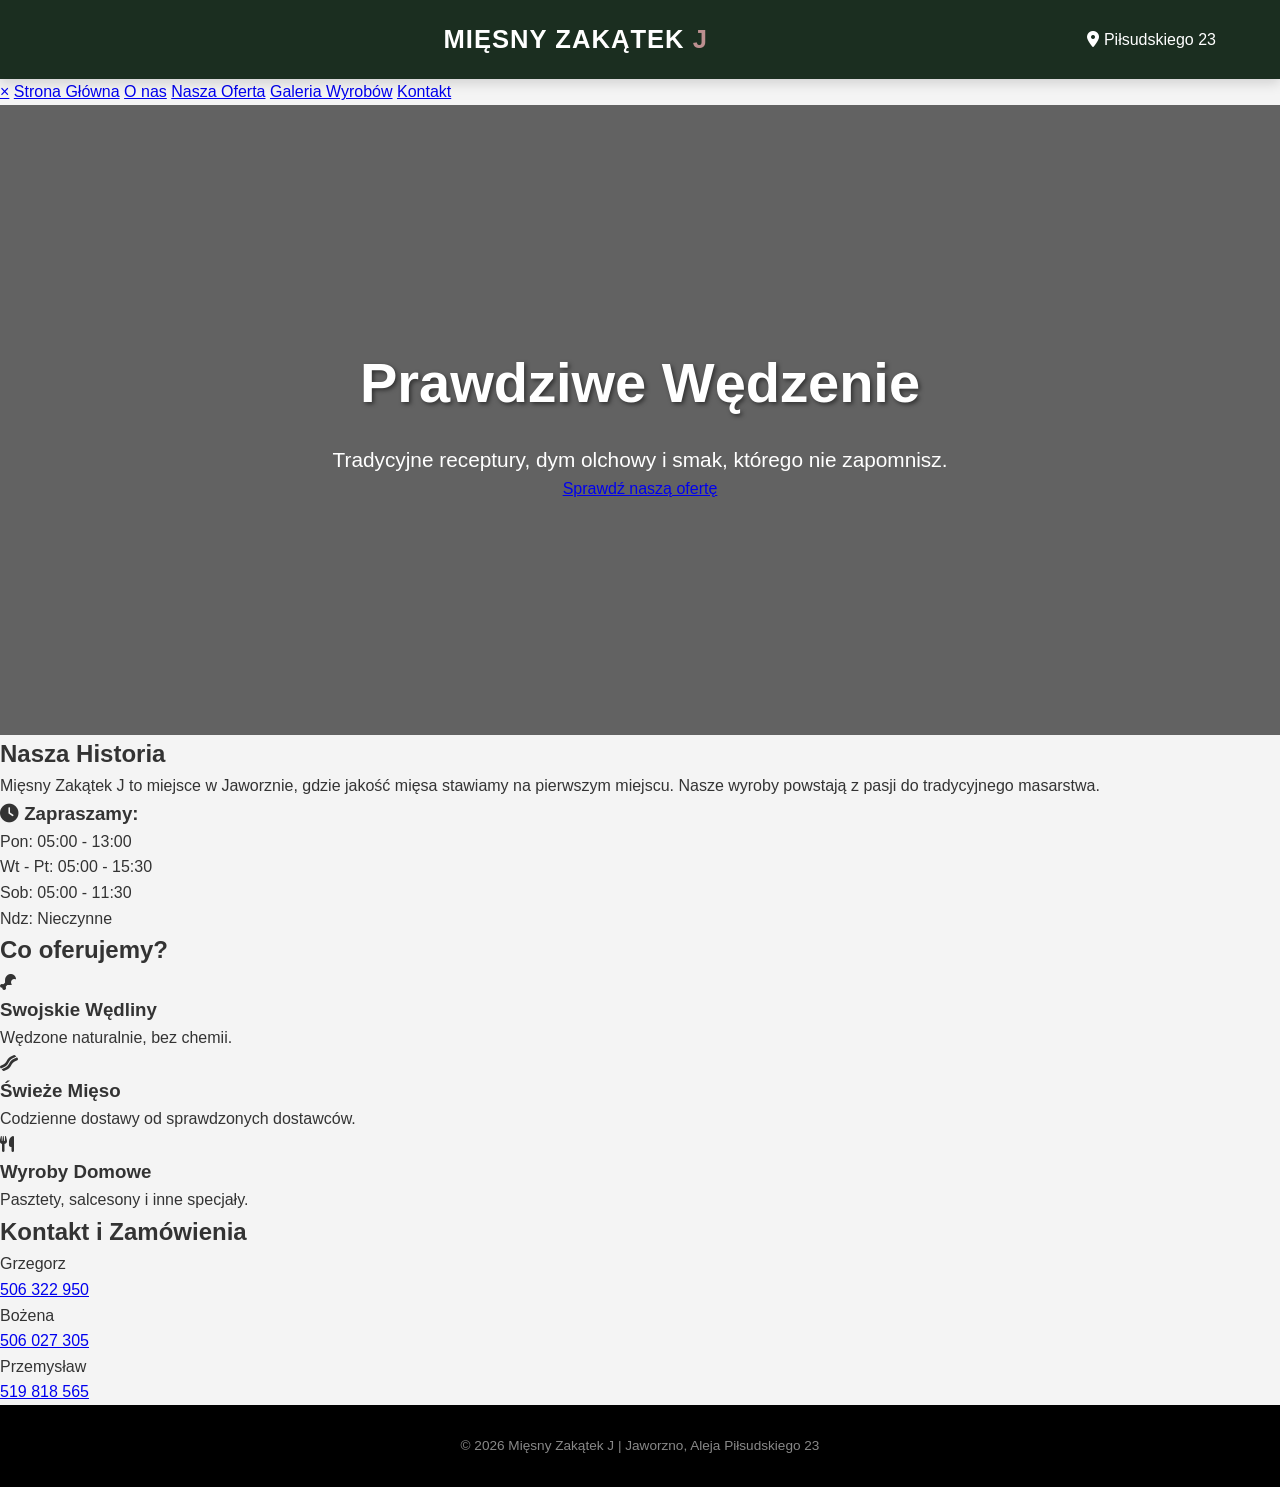
==== index.html @ 8773e2c5 "Update index.html" ====
<!DOCTYPE html>
<html lang="pl">
<head>
    <meta charset="UTF-8">
    <meta name="viewport" content="width=device-width, initial-scale=1.0">
    <title>Mięsny Zakątek J | Jaworzno - Tradycja i Smak</title>
    <link rel="stylesheet" href="style.css">
    <link rel="stylesheet" href="https://cdnjs.cloudflare.com/ajax/libs/font-awesome/6.0.0/css/all.min.css">
</head>
<body>

    <nav class="navbar">
        <div class="menu-toggle" onclick="toggleMenu()">
            <span></span>
            <span></span>
            <span></span>
        </div>
        <div class="logo">MIĘSNY ZAKĄTEK <span>J</span></div>
        <div class="nav-address"><i class="fas fa-map-marker-alt"></i> Piłsudskiego 23</div>
    </nav>

    <div id="side-menu" class="side-nav">
        <a href="javascript:void(0)" class="close-btn" onclick="toggleMenu()">&times;</a>
        <a href="#home" onclick="toggleMenu()">Strona Główna</a>
        <a href="#o-nas" onclick="toggleMenu()">O nas</a>
        <a href="#oferta" onclick="toggleMenu()">Nasza Oferta</a>
        <a href="#galeria" onclick="toggleMenu()">Galeria Wyrobów</a>
        <a href="#kontakt" onclick="toggleMenu()">Kontakt</a>
    </div>

    <header id="home" class="hero">
        <div class="hero-text">
            <h1>Prawdziwe Wędzenie</h1>
            <p>Tradycyjne receptury, dym olchowy i smak, którego nie zapomnisz.</p>
            <a href="#oferta" class="cta-button">Sprawdź naszą ofertę</a>
        </div>
    </header>

    <section id="o-nas" class="section">
        <h2 class="title">Nasza Historia</h2>
        <div class="about-container">
            <div class="about-card">
                <p>Mięsny Zakątek J to miejsce w Jaworznie, gdzie jakość mięsa stawiamy na pierwszym miejscu. Nasze wyroby powstają z pasji do tradycyjnego masarstwa.</p>
            </div>
            <div class="hours-card">
                <h3><i class="fas fa-clock"></i> Zapraszamy:</h3>
                <p>Pon: 05:00 - 13:00</p>
                <p>Wt - Pt: 05:00 - 15:30</p>
                <p>Sob: 05:00 - 11:30</p>
                <p class="red">Ndz: Nieczynne</p>
            </div>
        </div>
    </section>

    <section id="oferta" class="section dark-bg">
        <h2 class="title white">Co oferujemy?</h2>
        <div class="grid">
            <div class="card">
                <i class="fas fa-drumstick-bite"></i>
                <h3>Swojskie Wędliny</h3>
                <p>Wędzone naturalnie, bez chemii.</p>
            </div>
            <div class="card">
                <i class="fas fa-bacon"></i>
                <h3>Świeże Mięso</h3>
                <p>Codzienne dostawy od sprawdzonych dostawców.</p>
            </div>
            <div class="card">
                <i class="fas fa-utensils"></i>
                <h3>Wyroby Domowe</h3>
                <p>Pasztety, salcesony i inne specjały.</p>
            </div>
        </div>
    </section>

    <section id="kontakt" class="section">
        <h2 class="title">Kontakt i Zamówienia</h2>
        <div class="contact-grid">
            <div class="contact-box">
                <p>Grzegorz</p>
                <a href="tel:+48506322950">506 322 950</a>
            </div>
            <div class="contact-box">
                <p>Bożena</p>
                <a href="tel:+48506027305">506 027 305</a>
            </div>
            <div class="contact-box">
                <p>Przemysław</p>
                <a href="tel:+48519818565">519 818 565</a>
            </div>
        </div>
    </section>

    <footer>
        <p>© 2026 Mięsny Zakątek J | Jaworzno, Aleja Piłsudskiego 23</p>
    </footer>

    <script>
        function toggleMenu() {
            const menu = document.getElementById("side-menu");
            if (menu.style.width === "250px") {
                menu.style.width = "0";
            } else {
                menu.style.width = "250px";
            }
        }
    </script>
</body>
</html>
---- style.css ----
/* Główne zmienne kolorów */
:root {
    --dark-green: #1b2e20;
    --wood-brown: #bc8f8f;
    --light-beige: #f5f5dc;
    --accent-red: #8b0000;
    --text-white: #ffffff;
    --bg-gray: #f4f4f4;
}

* { 
    margin: 0; 
    padding: 0; 
    box-sizing: border-box; 
    font-family: 'Helvetica Neue', Helvetica, Arial, sans-serif; 
}

body { 
    background-color: var(--bg-gray); 
    color: #333; 
    line-height: 1.6; 
}

/* Nawigacja */
nav { 
    background: var(--dark-green); 
    color: white; 
    padding: 1.2rem 5%; 
    display: flex; 
    justify-content: space-between; 
    align-items: center; 
    position: sticky; 
    top: 0; 
    z-index: 1000; 
    box-shadow: 0 4px 12px rgba(0,0,0,0.15); 
}

.logo { 
    font-size: 1.6rem; 
    font-weight: 800; 
    letter-spacing: 1px;
}

.logo span { 
    color: var(--wood-brown); 
}

/* Hero Section - Nagłówek wizualny */
.hero { 
    background: linear-gradient(rgba(0,0,0,0.6), rgba(0,0,0,0.6)), 
                url('https://images.unsplash.com/photo-1602491453631-e2a5ad90a131?q=80&w=1500&auto=format&fit=crop');
    background-size: cover; 
    background-position: center; 
    height: 70vh; 
    display: flex; 
    flex-direction: column; 
    justify-content: center; 
    align-items: center; 
    text-align: center; 
    color: white; 
    padding: 20px;
}

.hero h1 { 
    font-size: 3.5rem; 
    margin-bottom: 15px; 
    text-shadow: 2px 2px 4px rgba(0,0,0,0.5);
}

.hero p { 
    font-size: 1.3rem; 
    max-width: 700px; 
    font-weight: 300;
}

/* Sekcja Informacyjna */
.container {
    max-width: 1200px;
    margin: -50px auto 50px;
    padding: 0 20px;
    display: grid;
    grid-template-columns: repeat(auto-fit, minmax(350px, 1fr));
    gap: 30px;
}

.info-card { 
    background: white; 
    padding: 40px; 
    border-radius: 12px; 
    box-shadow: 0 10px 30px rgba(0,0,0,0.1);
    transition: transform 0.3s ease;
}

.info-card:hover {
    transform: translateY(-5px);
}

.info-card h3 { 
    color: var(--dark-green); 
    margin-bottom: 25px; 
    font-size: 1.5rem;
    border-bottom: 2px solid var(--wood-brown);
    padding-bottom: 10px;
}

/* Tabela godzin */
table { width: 100%; border-collapse: collapse; }
td { padding: 12px 0; border-bottom: 1px solid #eee; }
.closed { color: var(--accent-red); font-weight: bold; }

/* Kontakt */
.contact { 
    padding: 80px 5%; 
    background: var(--dark-green); 
    color: white; 
    text-align: center; 
}

.phone-list { 
    display: flex; 
    flex-wrap: wrap; 
    justify-content: center; 
    gap: 20px; 
    margin-top: 40px; 
}

.phone-item { 
    background: rgba(255,255,255,0.05); 
    padding: 25px; 
    border-radius: 10px; 
    border: 1px solid rgba(188, 143, 143, 0.3);
    min-width: 250px; 
}

.phone-item p { margin-bottom: 10px; opacity: 0.8; text-transform: uppercase; font-size: 0.8rem; }

.phone-item a { 
    color: var(--wood-brown); 
    text-decoration: none; 
    font-weight: bold; 
    font-size: 1.4rem; 
    transition: color 0.3s;
}

.phone-item a:hover { color: white; }

/* Mapa */
.map-container { height: 450px; width: 100%; filter: grayscale(0.2); }

footer { 
    background: #000; 
    color: #888; 
    text-align: center; 
    padding: 30px; 
    font-size: 0.85rem; 
}

/* Responsywność */
@media (max-width: 768px) {
    .hero h1 { font-size: 2.2rem; }
    nav { flex-direction: column; text-align: center; padding: 1rem; }
    .container { margin-top: 20px; }
}
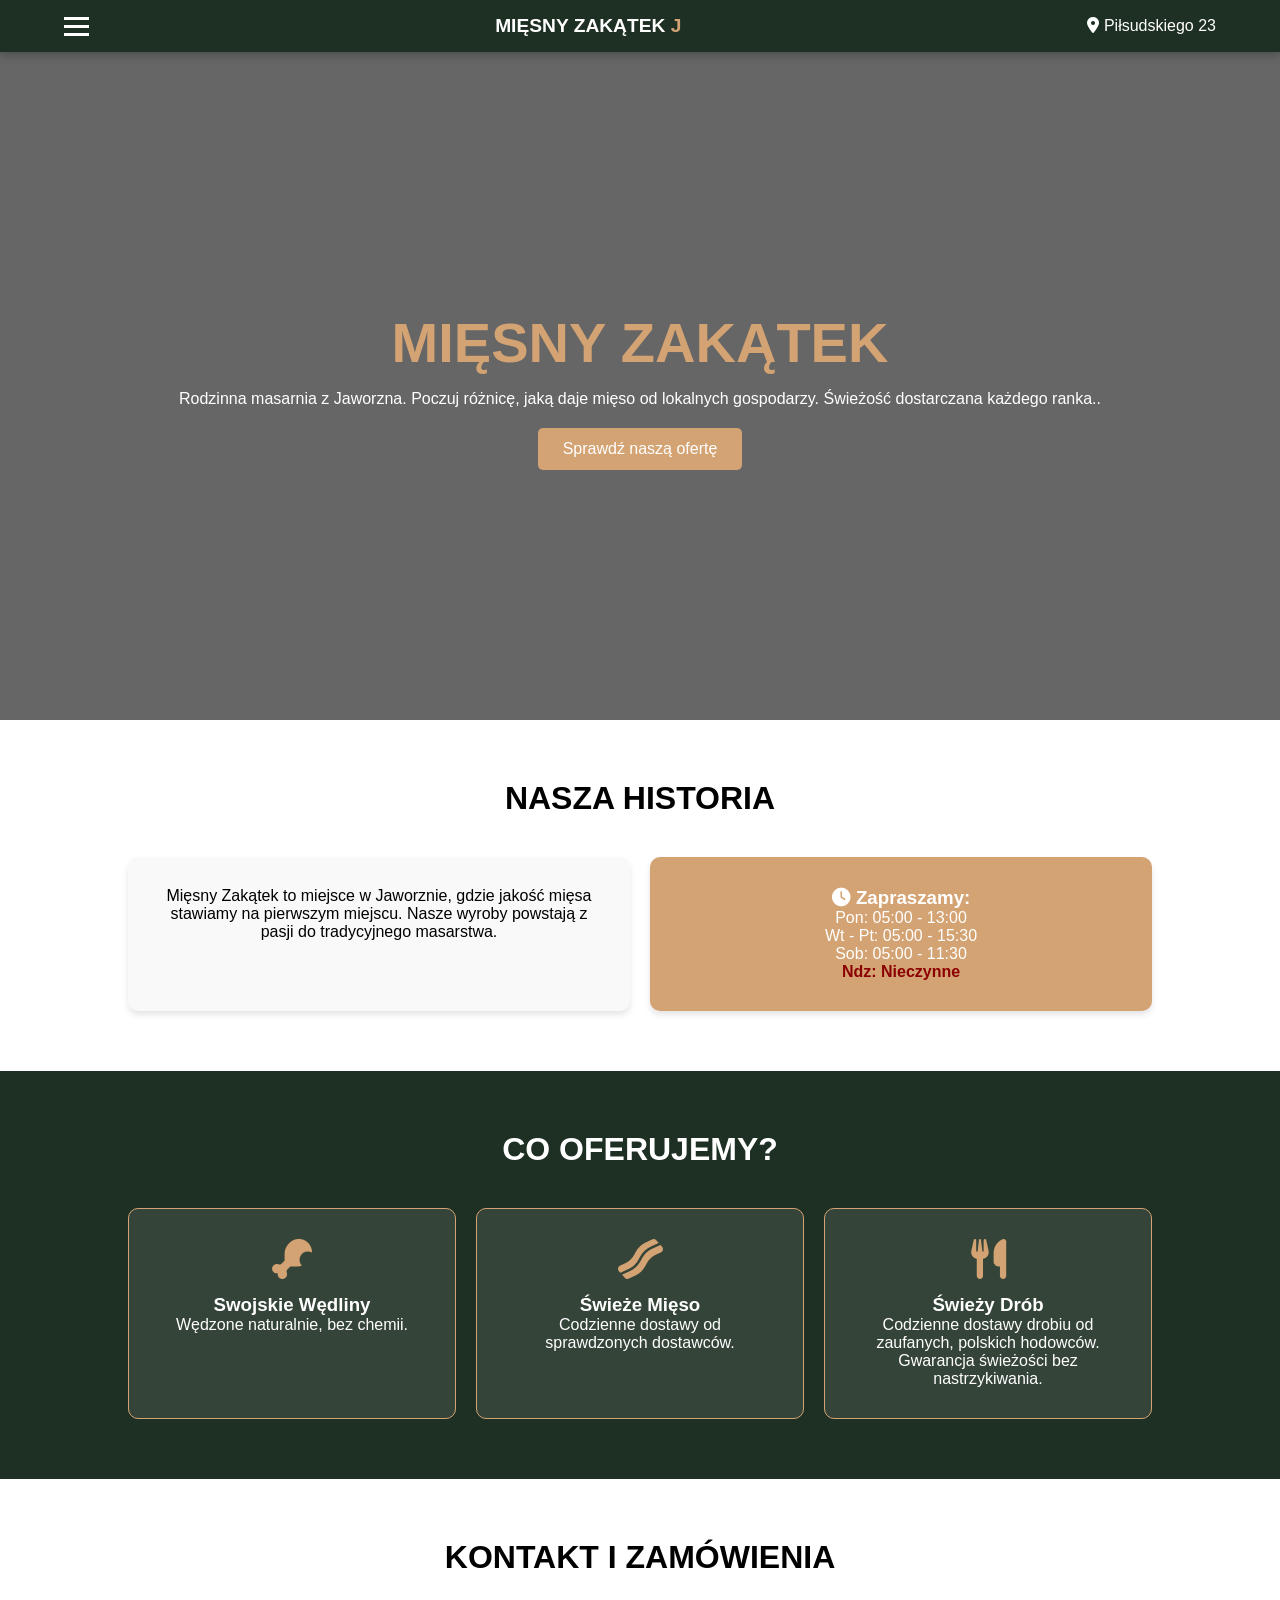
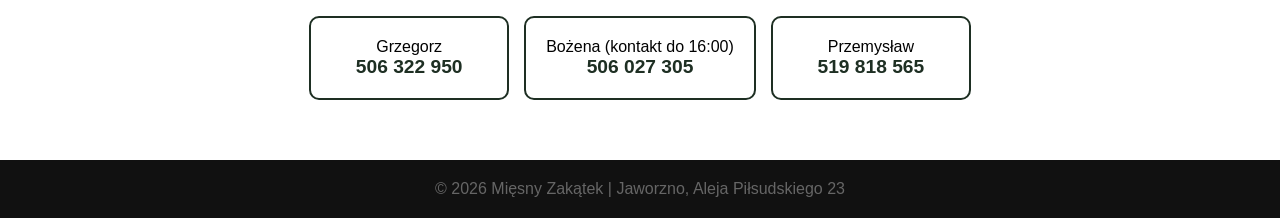
==== commit e338ace8: "Update index.html" ====
--- a/index.html
+++ b/index.html
@@ -3,7 +3,7 @@
 <head>
     <meta charset="UTF-8">
     <meta name="viewport" content="width=device-width, initial-scale=1.0">
-    <title>Mięsny Zakątek J | Jaworzno - Tradycja i Smak</title>
+    <title>Mięsny Zakątek  | Jaworzno - Tradycja i Smak</title>
     <link rel="stylesheet" href="style.css">
     <link rel="stylesheet" href="https://cdnjs.cloudflare.com/ajax/libs/font-awesome/6.0.0/css/all.min.css">
 </head>
@@ -30,8 +30,8 @@
 
     <header id="home" class="hero">
         <div class="hero-text">
-            <h1>Prawdziwe Wędzenie</h1>
-            <p>Tradycyjne receptury, dym olchowy i smak, którego nie zapomnisz.</p>
+            <h1>MIĘSNY ZAKĄTEK </h1>
+            <p>Rodzinna masarnia z Jaworzna. Poczuj różnicę, jaką daje mięso od lokalnych gospodarzy. Świeżość dostarczana każdego ranka..</p>
             <a href="#oferta" class="cta-button">Sprawdź naszą ofertę</a>
         </div>
     </header>
@@ -40,7 +40,7 @@
         <h2 class="title">Nasza Historia</h2>
         <div class="about-container">
             <div class="about-card">
-                <p>Mięsny Zakątek J to miejsce w Jaworznie, gdzie jakość mięsa stawiamy na pierwszym miejscu. Nasze wyroby powstają z pasji do tradycyjnego masarstwa.</p>
+                <p>Mięsny Zakątek to miejsce w Jaworznie, gdzie jakość mięsa stawiamy na pierwszym miejscu. Nasze wyroby powstają z pasji do tradycyjnego masarstwa.</p>
             </div>
             <div class="hours-card">
                 <h3><i class="fas fa-clock"></i> Zapraszamy:</h3>
@@ -67,8 +67,8 @@
             </div>
             <div class="card">
                 <i class="fas fa-utensils"></i>
-                <h3>Wyroby Domowe</h3>
-                <p>Pasztety, salcesony i inne specjały.</p>
+                <h3>Świeży Drób</h3>
+                <p>Codzienne dostawy drobiu od zaufanych, polskich hodowców. Gwarancja świeżości bez nastrzykiwania.</p>
             </div>
         </div>
     </section>
@@ -81,7 +81,7 @@
                 <a href="tel:+48506322950">506 322 950</a>
             </div>
             <div class="contact-box">
-                <p>Bożena</p>
+                <p>Bożena (kontakt do 16:00)</p>
                 <a href="tel:+48506027305">506 027 305</a>
             </div>
             <div class="contact-box">
@@ -92,7 +92,7 @@
     </section>
 
     <footer>
-        <p>© 2026 Mięsny Zakątek J | Jaworzno, Aleja Piłsudskiego 23</p>
+        <p>© 2026 Mięsny Zakątek  | Jaworzno, Aleja Piłsudskiego 23</p>
     </footer>
 
     <script>
--- a/style.css
+++ b/style.css
@@ -1,163 +1,111 @@
-/* Główne zmienne kolorów */
 :root {
-    --dark-green: #1b2e20;
-    --wood-brown: #bc8f8f;
-    --light-beige: #f5f5dc;
-    --accent-red: #8b0000;
-    --text-white: #ffffff;
-    --bg-gray: #f4f4f4;
+    --primary: #1e2f23; /* Ciemna zieleń */
+    --accent: #d4a373;  /* Drewniany beż/złoto */
+    --light: #fefae0;
+    --white: #ffffff;
 }
 
-* { 
-    margin: 0; 
-    padding: 0; 
-    box-sizing: border-box; 
-    font-family: 'Helvetica Neue', Helvetica, Arial, sans-serif; 
+* { margin: 0; padding: 0; box-sizing: border-box; font-family: 'Arial', sans-serif; }
+html { scroll-behavior: smooth; }
+
+/* NAVBAR */
+.navbar {
+    background: var(--primary);
+    padding: 15px 5%;
+    display: flex;
+    justify-content: space-between;
+    align-items: center;
+    color: white;
+    position: fixed;
+    width: 100%;
+    top: 0;
+    z-index: 100;
+    box-shadow: 0 2px 10px rgba(0,0,0,0.3);
 }
 
-body { 
-    background-color: var(--bg-gray); 
-    color: #333; 
-    line-height: 1.6; 
+.menu-toggle { cursor: pointer; display: flex; flex-direction: column; gap: 5px; }
+.menu-toggle span { width: 25px; height: 3px; background: white; }
+
+.logo { font-weight: bold; font-size: 1.2rem; }
+.logo span { color: var(--accent); }
+
+/* SIDE MENU */
+.side-nav {
+    height: 100%;
+    width: 0;
+    position: fixed;
+    z-index: 200;
+    top: 0;
+    left: 0;
+    background-color: #111;
+    overflow-x: hidden;
+    transition: 0.4s;
+    padding-top: 60px;
 }
 
-/* Nawigacja */
-nav { 
-    background: var(--dark-green); 
-    color: white; 
-    padding: 1.2rem 5%; 
-    display: flex; 
-    justify-content: space-between; 
-    align-items: center; 
-    position: sticky; 
-    top: 0; 
-    z-index: 1000; 
-    box-shadow: 0 4px 12px rgba(0,0,0,0.15); 
+.side-nav a {
+    padding: 15px 30px;
+    text-decoration: none;
+    font-size: 1.1rem;
+    color: #bbb;
+    display: block;
+    transition: 0.3s;
 }
 
-.logo { 
-    font-size: 1.6rem; 
-    font-weight: 800; 
-    letter-spacing: 1px;
+.side-nav a:hover { color: var(--accent); background: #222; }
+.side-nav .close-btn { position: absolute; top: 10px; right: 25px; font-size: 30px; }
+
+/* HERO */
+.hero {
+    height: 80vh;
+    background: linear-gradient(rgba(0,0,0,0.6), rgba(0,0,0,0.6)), 
+                url('https://images.unsplash.com/photo-1598103442097-8b74394b95c6?q=80&w=1500&auto=format&fit=crop');
+    background-size: cover;
+    background-position: center;
+    display: flex;
+    justify-content: center;
+    align-items: center;
+    text-align: center;
+    color: white;
+    padding-top: 60px;
 }
 
-.logo span { 
-    color: var(--wood-brown); 
+.hero h1 { font-size: 3.5rem; color: var(--accent); margin-bottom: 15px; }
+.cta-button {
+    display: inline-block;
+    padding: 12px 25px;
+    background: var(--accent);
+    color: white;
+    text-decoration: none;
+    border-radius: 5px;
+    margin-top: 20px;
 }
 
-/* Hero Section - Nagłówek wizualny */
-.hero { 
-    background: linear-gradient(rgba(0,0,0,0.6), rgba(0,0,0,0.6)), 
-                url('https://images.unsplash.com/photo-1602491453631-e2a5ad90a131?q=80&w=1500&auto=format&fit=crop');
-    background-size: cover; 
-    background-position: center; 
-    height: 70vh; 
-    display: flex; 
-    flex-direction: column; 
-    justify-content: center; 
-    align-items: center; 
-    text-align: center; 
-    color: white; 
-    padding: 20px;
+/* SEKCJE */
+.section { padding: 60px 10%; text-align: center; }
+.dark-bg { background: var(--primary); color: white; }
+.title { font-size: 2rem; margin-bottom: 40px; text-transform: uppercase; }
+.title.white { color: var(--white); }
+
+.about-container { display: flex; flex-wrap: wrap; gap: 20px; justify-content: center; }
+.about-card, .hours-card { background: #f9f9f9; padding: 30px; border-radius: 10px; flex: 1; min-width: 300px; box-shadow: 0 4px 6px rgba(0,0,0,0.1); }
+.hours-card { background: var(--accent); color: white; }
+.red { color: #8b0000; font-weight: bold; }
+
+/* GRID KAFELKI */
+.grid { display: grid; grid-template-columns: repeat(auto-fit, minmax(250px, 1fr)); gap: 20px; }
+.card { background: rgba(255,255,255,0.1); padding: 30px; border-radius: 10px; border: 1px solid var(--accent); transition: 0.3s; }
+.card i { font-size: 2.5rem; color: var(--accent); margin-bottom: 15px; }
+.card:hover { background: var(--accent); transform: translateY(-5px); }
+
+/* KONTAKT */
+.contact-grid { display: flex; flex-wrap: wrap; gap: 15px; justify-content: center; }
+.contact-box { background: white; border: 2px solid var(--primary); padding: 20px; border-radius: 10px; min-width: 200px; }
+.contact-box a { color: var(--primary); text-decoration: none; font-weight: bold; font-size: 1.2rem; }
+
+footer { background: #111; color: #666; padding: 20px; text-align: center; }
+
+@media (max-width: 768px) {
+    .hero h1 { font-size: 2.5rem; }
+    .nav-address { display: none; }
 }
-
-.hero h1 { 
-    font-size: 3.5rem; 
-    margin-bottom: 15px; 
-    text-shadow: 2px 2px 4px rgba(0,0,0,0.5);
-}
-
-.hero p { 
-    font-size: 1.3rem; 
-    max-width: 700px; 
-    font-weight: 300;
-}
-
-/* Sekcja Informacyjna */
-.container {
-    max-width: 1200px;
-    margin: -50px auto 50px;
-    padding: 0 20px;
-    display: grid;
-    grid-template-columns: repeat(auto-fit, minmax(350px, 1fr));
-    gap: 30px;
-}
-
-.info-card { 
-    background: white; 
-    padding: 40px; 
-    border-radius: 12px; 
-    box-shadow: 0 10px 30px rgba(0,0,0,0.1);
-    transition: transform 0.3s ease;
-}
-
-.info-card:hover {
-    transform: translateY(-5px);
-}
-
-.info-card h3 { 
-    color: var(--dark-green); 
-    margin-bottom: 25px; 
-    font-size: 1.5rem;
-    border-bottom: 2px solid var(--wood-brown);
-    padding-bottom: 10px;
-}
-
-/* Tabela godzin */
-table { width: 100%; border-collapse: collapse; }
-td { padding: 12px 0; border-bottom: 1px solid #eee; }
-.closed { color: var(--accent-red); font-weight: bold; }
-
-/* Kontakt */
-.contact { 
-    padding: 80px 5%; 
-    background: var(--dark-green); 
-    color: white; 
-    text-align: center; 
-}
-
-.phone-list { 
-    display: flex; 
-    flex-wrap: wrap; 
-    justify-content: center; 
-    gap: 20px; 
-    margin-top: 40px; 
-}
-
-.phone-item { 
-    background: rgba(255,255,255,0.05); 
-    padding: 25px; 
-    border-radius: 10px; 
-    border: 1px solid rgba(188, 143, 143, 0.3);
-    min-width: 250px; 
-}
-
-.phone-item p { margin-bottom: 10px; opacity: 0.8; text-transform: uppercase; font-size: 0.8rem; }
-
-.phone-item a { 
-    color: var(--wood-brown); 
-    text-decoration: none; 
-    font-weight: bold; 
-    font-size: 1.4rem; 
-    transition: color 0.3s;
-}
-
-.phone-item a:hover { color: white; }
-
-/* Mapa */
-.map-container { height: 450px; width: 100%; filter: grayscale(0.2); }
-
-footer { 
-    background: #000; 
-    color: #888; 
-    text-align: center; 
-    padding: 30px; 
-    font-size: 0.85rem; 
-}
-
-/* Responsywność */
-@media (max-width: 768px) {
-    .hero h1 { font-size: 2.2rem; }
-    nav { flex-direction: column; text-align: center; padding: 1rem; }
-    .container { margin-top: 20px; }
-}
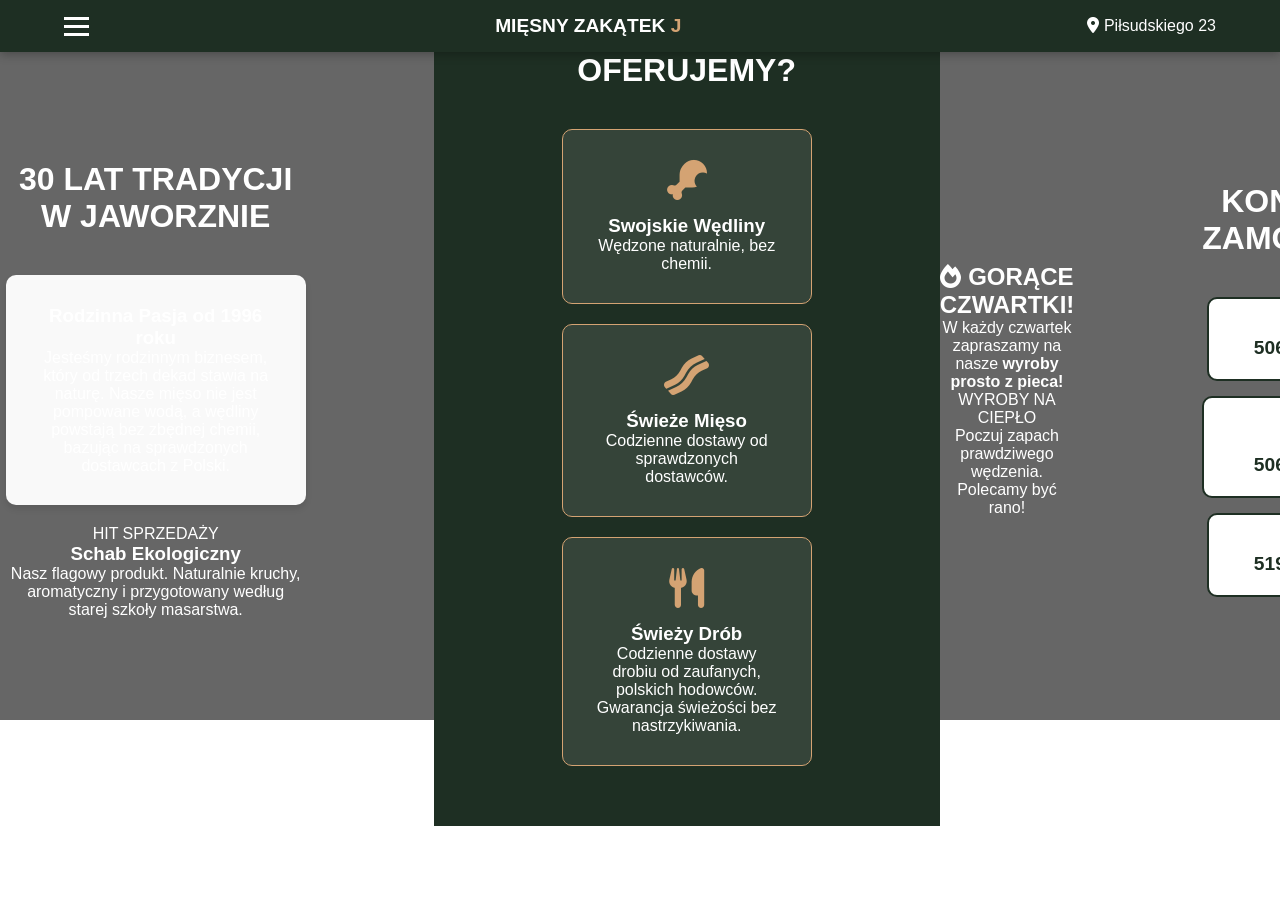
==== commit cf9261ae: "Update index.html" ====
--- a/index.html
+++ b/index.html
@@ -29,27 +29,27 @@
     </div>
 
     <header id="home" class="hero">
-        <div class="hero-text">
-            <h1>MIĘSNY ZAKĄTEK </h1>
-            <p>Rodzinna masarnia z Jaworzna. Poczuj różnicę, jaką daje mięso od lokalnych gospodarzy. Świeżość dostarczana każdego ranka..</p>
-            <a href="#oferta" class="cta-button">Sprawdź naszą ofertę</a>
+        <header id="home" class="hero">
+    <div class="hero-text">
+        <h1>MIĘSNY ZAKĄTEK J</h1>
+        <p>Prawdziwe wędzenie od 1996 roku. Tradycyjne receptury, dym olchowy i smak bez chemii.</p>
+        <a href="#oferta" class="cta-button">Sprawdź naszą ofertę</a>
+    </div>
+</header>
+<section id="o-nas" class="section">
+    <h2 class="title">30 Lat Tradycji w Jaworznie</h2>
+    <div class="about-container">
+        <div class="about-card">
+            <h3>Rodzinna Pasja od 1996 roku</h3>
+            <p>Jesteśmy rodzinnym biznesem, który od trzech dekad stawia na naturę. Nasze mięso nie jest pompowane wodą, a wędliny powstają bez zbędnej chemii, bazując na sprawdzonych dostawcach z Polski.</p>
         </div>
-    </header>
-
-    <section id="o-nas" class="section">
-        <h2 class="title">Nasza Historia</h2>
-        <div class="about-container">
-            <div class="about-card">
-                <p>Mięsny Zakątek to miejsce w Jaworznie, gdzie jakość mięsa stawiamy na pierwszym miejscu. Nasze wyroby powstają z pasji do tradycyjnego masarstwa.</p>
-            </div>
-            <div class="hours-card">
-                <h3><i class="fas fa-clock"></i> Zapraszamy:</h3>
-                <p>Pon: 05:00 - 13:00</p>
-                <p>Wt - Pt: 05:00 - 15:30</p>
-                <p>Sob: 05:00 - 11:30</p>
-                <p class="red">Ndz: Nieczynne</p>
-            </div>
+        <div class="highlight-card">
+            <div class="badge">HIT SPRZEDAŻY</div>
+            <h3>Schab Ekologiczny</h3>
+            <p>Nasz flagowy produkt. Naturalnie kruchy, aromatyczny i przygotowany według starej szkoły masarstwa.</p>
         </div>
+    </div>
+</section>
     </section>
 
     <section id="oferta" class="section dark-bg">
@@ -72,7 +72,14 @@
             </div>
         </div>
     </section>
-
+<section class="special-event">
+    <div class="event-content">
+        <h2><i class="fas fa-fire"></i> GORĄCE CZWARTKI!</h2>
+        <p>W każdy czwartek zapraszamy na nasze <strong>wyroby prosto z pieca!</strong></p>
+        <div class="event-badge">WYROBY NA CIEPŁO</div>
+        <p>Poczuj zapach prawdziwego wędzenia. Polecamy być rano!</p>
+    </div>
+</section>
     <section id="kontakt" class="section">
         <h2 class="title">Kontakt i Zamówienia</h2>
         <div class="contact-grid">
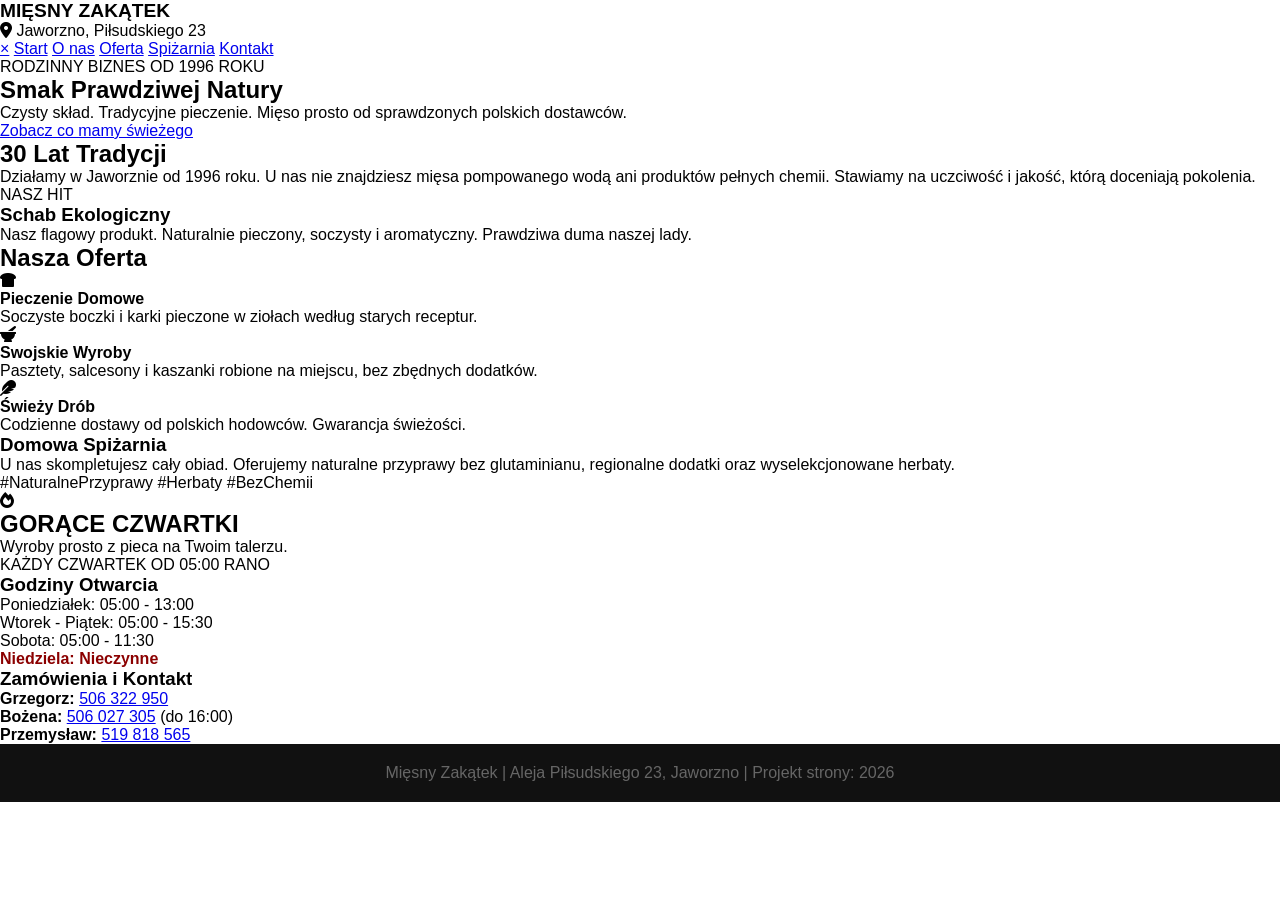
==== commit 7828122d: "Update index.html" ====
--- a/index.html
+++ b/index.html
@@ -3,112 +3,150 @@
 <head>
     <meta charset="UTF-8">
     <meta name="viewport" content="width=device-width, initial-scale=1.0">
-    <title>Mięsny Zakątek  | Jaworzno - Tradycja i Smak</title>
+    <title>Mięsny Zakątek | Jaworzno - Tradycja od 1996</title>
     <link rel="stylesheet" href="style.css">
+    <link href="https://fonts.googleapis.com/css2?family=Poppins:wght@300;400;600;800&display=swap" rel="stylesheet">
     <link rel="stylesheet" href="https://cdnjs.cloudflare.com/ajax/libs/font-awesome/6.0.0/css/all.min.css">
 </head>
 <body>
 
-    <nav class="navbar">
-        <div class="menu-toggle" onclick="toggleMenu()">
-            <span></span>
-            <span></span>
-            <span></span>
+    <nav class="main-nav">
+        <div class="nav-container">
+            <div class="menu-btn" onclick="toggleMenu()">
+                <div class="bar"></div>
+                <div class="bar"></div>
+            </div>
+            <div class="logo">MIĘSNY ZAKĄTEK</div>
+            <div class="nav-loc"><i class="fas fa-map-marker-alt"></i> Jaworzno, Piłsudskiego 23</div>
         </div>
-        <div class="logo">MIĘSNY ZAKĄTEK <span>J</span></div>
-        <div class="nav-address"><i class="fas fa-map-marker-alt"></i> Piłsudskiego 23</div>
     </nav>
 
-    <div id="side-menu" class="side-nav">
-        <a href="javascript:void(0)" class="close-btn" onclick="toggleMenu()">&times;</a>
-        <a href="#home" onclick="toggleMenu()">Strona Główna</a>
-        <a href="#o-nas" onclick="toggleMenu()">O nas</a>
-        <a href="#oferta" onclick="toggleMenu()">Nasza Oferta</a>
-        <a href="#galeria" onclick="toggleMenu()">Galeria Wyrobów</a>
-        <a href="#kontakt" onclick="toggleMenu()">Kontakt</a>
+    <div id="sideMenu" class="sidebar">
+        <a href="javascript:void(0)" class="closebtn" onclick="toggleMenu()">&times;</a>
+        <a href="#hero" onclick="toggleMenu()">Start</a>
+        <a href="#about" onclick="toggleMenu()">O nas</a>
+        <a href="#products" onclick="toggleMenu()">Oferta</a>
+        <a href="#pantry" onclick="toggleMenu()">Spiżarnia</a>
+        <a href="#contact" onclick="toggleMenu()">Kontakt</a>
     </div>
 
-    <header id="home" class="hero">
-        <header id="home" class="hero">
-    <div class="hero-text">
-        <h1>MIĘSNY ZAKĄTEK J</h1>
-        <p>Prawdziwe wędzenie od 1996 roku. Tradycyjne receptury, dym olchowy i smak bez chemii.</p>
-        <a href="#oferta" class="cta-button">Sprawdź naszą ofertę</a>
-    </div>
-</header>
-<section id="o-nas" class="section">
-    <h2 class="title">30 Lat Tradycji w Jaworznie</h2>
-    <div class="about-container">
-        <div class="about-card">
-            <h3>Rodzinna Pasja od 1996 roku</h3>
-            <p>Jesteśmy rodzinnym biznesem, który od trzech dekad stawia na naturę. Nasze mięso nie jest pompowane wodą, a wędliny powstają bez zbędnej chemii, bazując na sprawdzonych dostawcach z Polski.</p>
-        </div>
-        <div class="highlight-card">
-            <div class="badge">HIT SPRZEDAŻY</div>
-            <h3>Schab Ekologiczny</h3>
-            <p>Nasz flagowy produkt. Naturalnie kruchy, aromatyczny i przygotowany według starej szkoły masarstwa.</p>
-        </div>
-    </div>
-</section>
-    </section>
-
-    <section id="oferta" class="section dark-bg">
-        <h2 class="title white">Co oferujemy?</h2>
-        <div class="grid">
-            <div class="card">
-                <i class="fas fa-drumstick-bite"></i>
-                <h3>Swojskie Wędliny</h3>
-                <p>Wędzone naturalnie, bez chemii.</p>
-            </div>
-            <div class="card">
-                <i class="fas fa-bacon"></i>
-                <h3>Świeże Mięso</h3>
-                <p>Codzienne dostawy od sprawdzonych dostawców.</p>
-            </div>
-            <div class="card">
-                <i class="fas fa-utensils"></i>
-                <h3>Świeży Drób</h3>
-                <p>Codzienne dostawy drobiu od zaufanych, polskich hodowców. Gwarancja świeżości bez nastrzykiwania.</p>
-            </div>
-        </div>
-    </section>
-<section class="special-event">
-    <div class="event-content">
-        <h2><i class="fas fa-fire"></i> GORĄCE CZWARTKI!</h2>
-        <p>W każdy czwartek zapraszamy na nasze <strong>wyroby prosto z pieca!</strong></p>
-        <div class="event-badge">WYROBY NA CIEPŁO</div>
-        <p>Poczuj zapach prawdziwego wędzenia. Polecamy być rano!</p>
-    </div>
-</section>
-    <section id="kontakt" class="section">
-        <h2 class="title">Kontakt i Zamówienia</h2>
-        <div class="contact-grid">
-            <div class="contact-box">
-                <p>Grzegorz</p>
-                <a href="tel:+48506322950">506 322 950</a>
-            </div>
-            <div class="contact-box">
-                <p>Bożena (kontakt do 16:00)</p>
-                <a href="tel:+48506027305">506 027 305</a>
-            </div>
-            <div class="contact-box">
-                <p>Przemysław</p>
-                <a href="tel:+48519818565">519 818 565</a>
+    <section id="hero" class="hero-v2">
+        <div class="hero-overlay">
+            <div class="hero-content">
+                <span class="badge-year">RODZINNY BIZNES OD 1996 ROKU</span>
+                <h1>Smak Prawdziwej Natury</h1>
+                <p>Czysty skład. Tradycyjne pieczenie. Mięso prosto od sprawdzonych polskich dostawców.</p>
+                <a href="#products" class="mcd-btn">Zobacz co mamy świeżego</a>
             </div>
         </div>
     </section>
 
-    <footer>
-        <p>© 2026 Mięsny Zakątek  | Jaworzno, Aleja Piłsudskiego 23</p>
+    <section id="about" class="mcd-section">
+        <div class="mcd-container">
+            <div class="mcd-grid-2">
+                <div class="mcd-card dark">
+                    <h2>30 Lat Tradycji</h2>
+                    <p>Działamy w Jaworznie od 1996 roku. U nas nie znajdziesz mięsa pompowanego wodą ani produktów pełnych chemii. Stawiamy na uczciwość i jakość, którą doceniają pokolenia.</p>
+                </div>
+                <div class="mcd-card gold">
+                    <span class="card-label">NASZ HIT</span>
+                    <h3>Schab Ekologiczny</h3>
+                    <p>Nasz flagowy produkt. Naturalnie pieczony, soczysty i aromatyczny. Prawdziwa duma naszej lady.</p>
+                </div>
+            </div>
+        </div>
+    </section>
+
+    <section id="products" class="mcd-section gray">
+        <div class="mcd-container">
+            <h2 class="center-title">Nasza Oferta</h2>
+            <div class="product-grid">
+                <div class="product-item">
+                    <div class="p-icon"><i class="fas fa-bread-slice"></i></div>
+                    <h4>Pieczenie Domowe</h4>
+                    <p>Soczyste boczki i karki pieczone w ziołach według starych receptur.</p>
+                </div>
+                <div class="product-item">
+                    <div class="p-icon"><i class="fas fa-mortar-pestle"></i></div>
+                    <h4>Swojskie Wyroby</h4>
+                    <p>Pasztety, salcesony i kaszanki robione na miejscu, bez zbędnych dodatków.</p>
+                </div>
+                <div class="product-item">
+                    <div class="p-icon"><i class="fas fa-feather"></i></div>
+                    <h4>Świeży Drób</h4>
+                    <p>Codzienne dostawy od polskich hodowców. Gwarancja świeżości.</p>
+                </div>
+            </div>
+        </div>
+    </section>
+
+    <section id="pantry" class="pantry-section">
+        <div class="mcd-container">
+            <div class="pantry-banner">
+                <div class="pantry-text">
+                    <h3>Domowa Spiżarnia</h3>
+                    <p>U nas skompletujesz cały obiad. Oferujemy naturalne przyprawy bez glutaminianu, regionalne dodatki oraz wyselekcjonowane herbaty.</p>
+                </div>
+                <div class="pantry-tags">
+                    <span class="tag">#NaturalnePrzyprawy</span>
+                    <span class="tag">#Herbaty</span>
+                    <span class="tag">#BezChemii</span>
+                </div>
+            </div>
+        </div>
+    </section>
+
+    <section class="hot-banner">
+        <div class="hot-content">
+            <div class="fire-icon"><i class="fas fa-fire"></i></div>
+            <h2>GORĄCE CZWARTKI</h2>
+            <p>Wyroby prosto z pieca na Twoim talerzu.</p>
+            <div class="hot-time">KAŻDY CZWARTEK OD 05:00 RANO</div>
+        </div>
+    </section>
+
+    <section id="contact" class="mcd-section">
+        <div class="mcd-container">
+            <div class="footer-grid">
+                <div class="footer-card">
+                    <h3>Godziny Otwarcia</h3>
+                    <ul class="hours-list">
+                        <li>Poniedziałek: <span>05:00 - 13:00</span></li>
+                        <li>Wtorek - Piątek: <span>05:00 - 15:30</span></li>
+                        <li>Sobota: <span>05:00 - 11:30</span></li>
+                        <li class="red">Niedziela: <span>Nieczynne</span></li>
+                    </ul>
+                </div>
+                <div class="footer-card">
+                    <h3>Zamówienia i Kontakt</h3>
+                    <div class="contacts">
+                        <div class="contact-row">
+                            <strong>Grzegorz:</strong> <a href="tel:+48506322950">506 322 950</a>
+                        </div>
+                        <div class="contact-row">
+                            <strong>Bożena:</strong> <a href="tel:+48506027305">506 027 305</a>
+                            <span class="note">(do 16:00)</span>
+                        </div>
+                        <div class="contact-row">
+                            <strong>Przemysław:</strong> <a href="tel:+48519818565">519 818 565</a>
+                        </div>
+                    </div>
+                </div>
+            </div>
+        </div>
+    </section>
+
+    <footer class="final-footer">
+        <p>Mięsny Zakątek | Aleja Piłsudskiego 23, Jaworzno | Projekt strony: 2026</p>
     </footer>
 
     <script>
         function toggleMenu() {
-            const menu = document.getElementById("side-menu");
-            if (menu.style.width === "250px") {
+            const menu = document.getElementById("sideMenu");
+            if (menu.style.width === "280px") {
                 menu.style.width = "0";
             } else {
-                menu.style.width = "250px";
+                menu.style.width = "280px";
             }
         }
     </script>
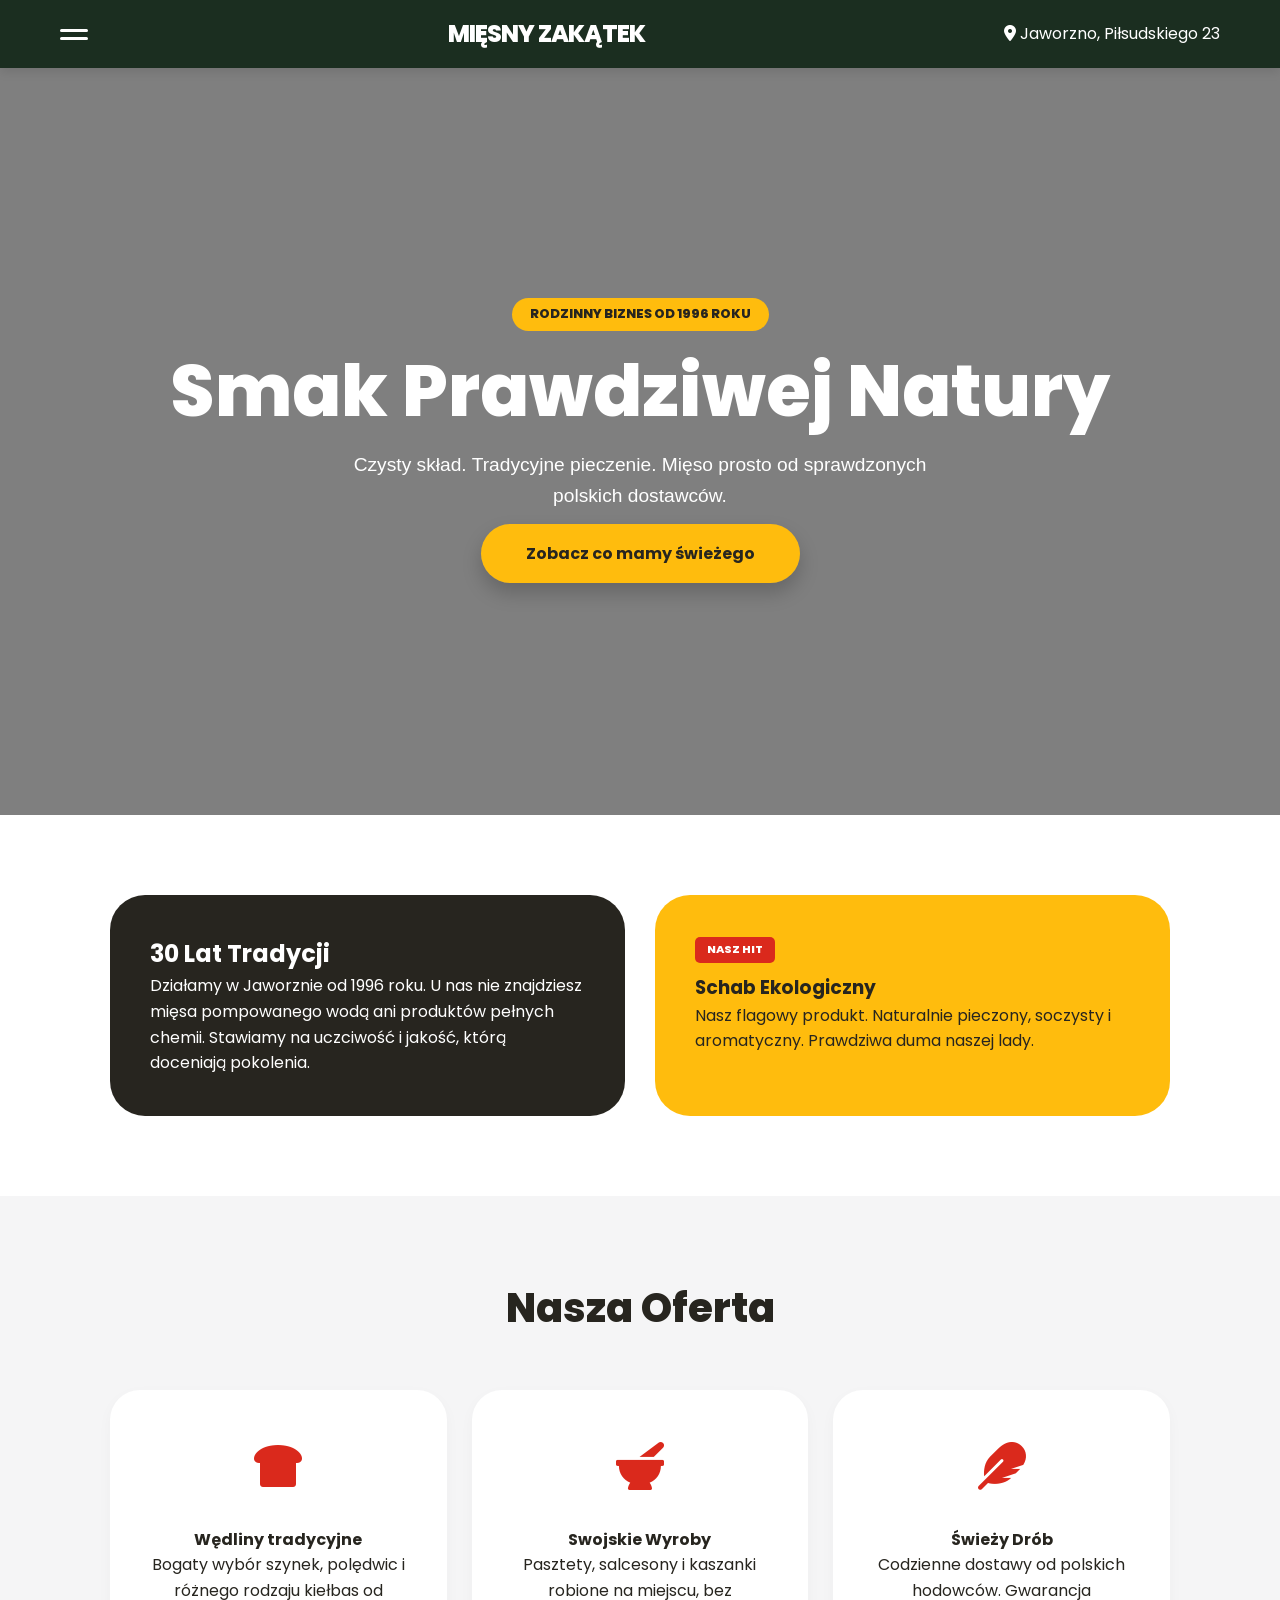
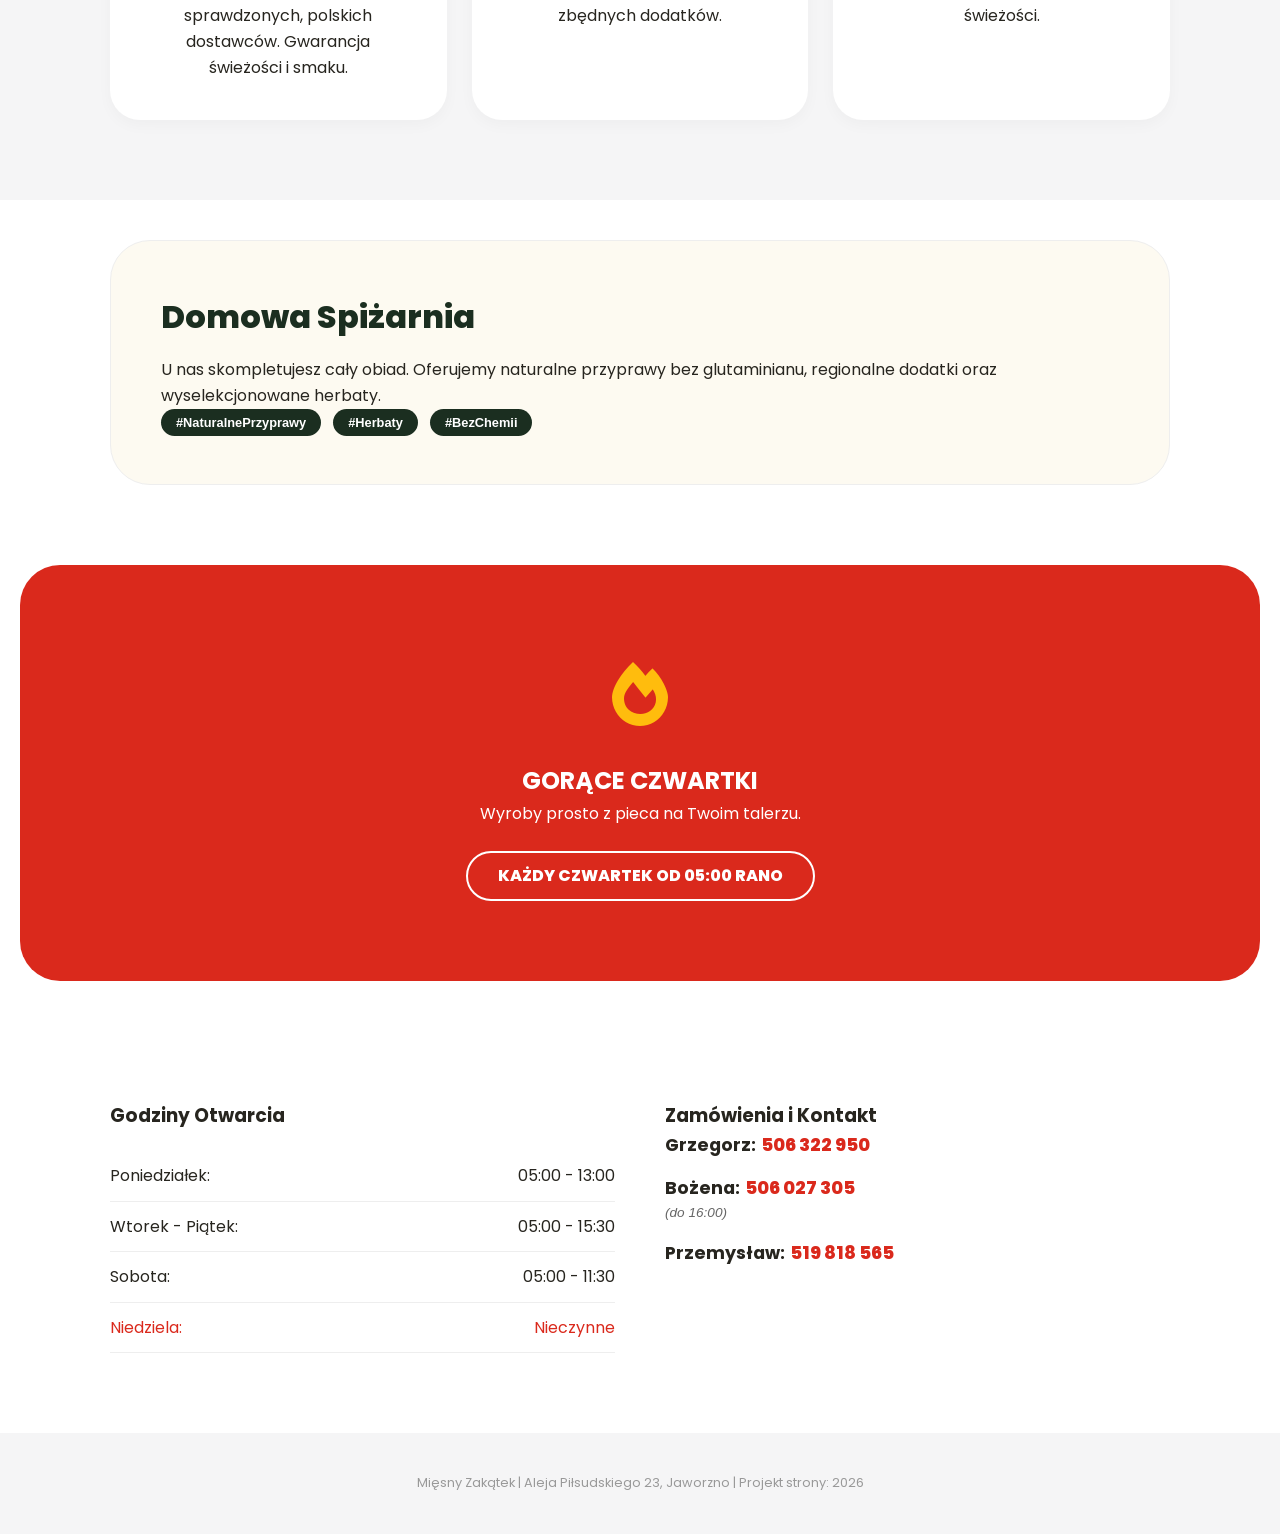
==== commit 05403953: "Update index.html" ====
--- a/index.html
+++ b/index.html
@@ -63,8 +63,8 @@
             <div class="product-grid">
                 <div class="product-item">
                     <div class="p-icon"><i class="fas fa-bread-slice"></i></div>
-                    <h4>Pieczenie Domowe</h4>
-                    <p>Soczyste boczki i karki pieczone w ziołach według starych receptur.</p>
+                    <h4>Wędliny tradycyjne</h4>
+                    <p>Bogaty wybór szynek, polędwic i różnego rodzaju kiełbas od sprawdzonych, polskich dostawców. Gwarancja świeżości i smaku.</p>
                 </div>
                 <div class="product-item">
                     <div class="p-icon"><i class="fas fa-mortar-pestle"></i></div>
--- a/style.css
+++ b/style.css
@@ -1,111 +1,93 @@
 :root {
-    --primary: #1e2f23; /* Ciemna zieleń */
-    --accent: #d4a373;  /* Drewniany beż/złoto */
-    --light: #fefae0;
-    --white: #ffffff;
+    --mcd-red: #da291c;
+    --mcd-gold: #ffbc0d;
+    --mcd-black: #27251f;
+    --mcd-white: #ffffff;
+    --mcd-gray: #f5f5f6;
+    --green-dark: #1b2e20;
+    --pantry-bg: #fdfaf1;
 }
 
-* { margin: 0; padding: 0; box-sizing: border-box; font-family: 'Arial', sans-serif; }
+* { margin: 0; padding: 0; box-sizing: border-box; }
+body { font-family: 'Poppins', sans-serif; background: var(--mcd-white); color: var(--mcd-black); line-height: 1.6; overflow-x: hidden; }
 html { scroll-behavior: smooth; }
 
-/* NAVBAR */
-.navbar {
-    background: var(--primary);
-    padding: 15px 5%;
-    display: flex;
-    justify-content: space-between;
-    align-items: center;
-    color: white;
-    position: fixed;
-    width: 100%;
-    top: 0;
-    z-index: 100;
-    box-shadow: 0 2px 10px rgba(0,0,0,0.3);
+/* Nawigacja */
+.main-nav { background: var(--green-dark); color: white; padding: 15px 0; position: fixed; width: 100%; top: 0; z-index: 1000; box-shadow: 0 4px 10px rgba(0,0,0,0.1); }
+.nav-container { max-width: 1200px; margin: 0 auto; display: flex; justify-content: space-between; align-items: center; padding: 0 20px; }
+.logo { font-weight: 800; font-size: 1.5rem; letter-spacing: -1px; text-transform: uppercase; }
+.logo span { color: var(--mcd-gold); }
+.menu-btn { cursor: pointer; display: flex; flex-direction: column; gap: 5px; }
+.bar { width: 28px; height: 3px; background: white; border-radius: 2px; }
+
+/* Sidebar */
+.sidebar { height: 100%; width: 0; position: fixed; z-index: 2000; top: 0; left: 0; background: var(--mcd-black); overflow-x: hidden; transition: 0.5s; padding-top: 60px; }
+.sidebar a { padding: 15px 32px; text-decoration: none; font-size: 1.2rem; color: #ccc; display: block; transition: 0.3s; }
+.sidebar a:hover { color: var(--mcd-gold); background: #333; }
+.sidebar .closebtn { position: absolute; top: 10px; right: 25px; font-size: 36px; }
+
+/* Hero */
+.hero-v2 { 
+    height: 85vh; 
+    background: linear-gradient(rgba(0,0,0,0.5), rgba(0,0,0,0.5)), url('https://images.unsplash.com/photo-1544025162-d76694265947?q=80&w=1500&auto=format&fit=crop'); 
+    background-size: cover; 
+    background-position: center; 
+    margin-top: 50px;
+    display: flex; align-items: center; justify-content: center;
+}
+.hero-content { color: white; text-align: center; padding: 0 20px; }
+.badge-year { background: var(--mcd-gold); color: var(--mcd-black); padding: 6px 18px; font-weight: 800; border-radius: 50px; font-size: 0.8rem; display: inline-block; margin-bottom: 20px; }
+.hero-content h1 { font-size: clamp(2.2rem, 8vw, 4.5rem); font-weight: 800; line-height: 1.1; margin-bottom: 20px; }
+.hero-content p { font-size: 1.2rem; max-width: 600px; margin: 0 auto 30px; font-weight: 300; }
+.mcd-btn { background: var(--mcd-gold); color: var(--mcd-black); padding: 18px 45px; text-decoration: none; border-radius: 50px; font-weight: 700; transition: 0.3s; box-shadow: 0 10px 20px rgba(0,0,0,0.2); }
+.mcd-btn:hover { transform: scale(1.05); background: white; }
+
+/* Sekcje */
+.mcd-section { padding: 80px 0; }
+.mcd-container { max-width: 1100px; margin: 0 auto; padding: 0 20px; }
+.mcd-grid-2 { display: grid; grid-template-columns: repeat(auto-fit, minmax(300px, 1fr)); gap: 30px; }
+.mcd-card { padding: 40px; border-radius: 35px; color: white; }
+.mcd-card.dark { background: var(--mcd-black); }
+.mcd-card.gold { background: var(--mcd-gold); color: var(--mcd-black); }
+.card-label { background: var(--mcd-red); color: white; padding: 4px 12px; border-radius: 5px; font-size: 0.7rem; font-weight: 800; display: inline-block; margin-bottom: 10px; }
+
+/* Oferta */
+.gray { background: var(--mcd-gray); }
+.center-title { text-align: center; font-size: 2.5rem; margin-bottom: 50px; font-weight: 800; }
+.product-grid { display: grid; grid-template-columns: repeat(auto-fit, minmax(280px, 1fr)); gap: 25px; }
+.product-item { background: white; padding: 40px; border-radius: 30px; text-align: center; transition: 0.4s; box-shadow: 0 5px 15px rgba(0,0,0,0.03); }
+.product-item:hover { transform: translateY(-12px); box-shadow: 0 20px 40px rgba(0,0,0,0.08); }
+.p-icon { font-size: 3rem; color: var(--mcd-red); margin-bottom: 20px; }
+
+/* Spiżarnia */
+.pantry-section { padding: 40px 0; background: white; }
+.pantry-banner { background: var(--pantry-bg); border-radius: 40px; padding: 50px; border: 1px solid #eee; display: flex; flex-wrap: wrap; justify-content: space-between; align-items: center; }
+.pantry-text h3 { font-size: 2rem; margin-bottom: 15px; font-weight: 800; color: var(--green-dark); }
+.tag { background: var(--green-dark); color: white; padding: 6px 15px; border-radius: 50px; font-size: 0.8rem; margin-right: 8px; font-weight: 600; }
+
+/* Gorące Czwartki */
+.hot-banner { background: var(--mcd-red); color: white; padding: 80px 20px; text-align: center; border-radius: 40px; margin: 40px 20px; }
+.fire-icon { font-size: 4rem; color: var(--mcd-gold); margin-bottom: 15px; animation: flicker 1.5s infinite; }
+.hot-time { display: inline-block; margin-top: 25px; border: 2px solid white; padding: 10px 30px; border-radius: 50px; font-weight: 800; }
+
+/* Kontakt */
+.footer-grid { display: grid; grid-template-columns: repeat(auto-fit, minmax(300px, 1fr)); gap: 50px; }
+.hours-list { list-style: none; margin-top: 20px; }
+.hours-list li { display: flex; justify-content: space-between; padding: 12px 0; border-bottom: 1px solid #eee; }
+.red { color: var(--mcd-red); }
+.contact-row { margin-bottom: 15px; font-size: 1.1rem; }
+.contact-row a { color: var(--mcd-red); text-decoration: none; font-weight: 800; }
+.note { font-size: 0.85rem; color: #666; font-style: italic; display: block; }
+
+.final-footer { background: var(--mcd-gray); text-align: center; padding: 40px; color: #999; font-size: 0.8rem; }
+
+@keyframes flicker {
+    0%, 100% { opacity: 1; transform: scale(1); }
+    50% { opacity: 0.8; transform: scale(1.1); }
 }
 
-.menu-toggle { cursor: pointer; display: flex; flex-direction: column; gap: 5px; }
-.menu-toggle span { width: 25px; height: 3px; background: white; }
-
-.logo { font-weight: bold; font-size: 1.2rem; }
-.logo span { color: var(--accent); }
-
-/* SIDE MENU */
-.side-nav {
-    height: 100%;
-    width: 0;
-    position: fixed;
-    z-index: 200;
-    top: 0;
-    left: 0;
-    background-color: #111;
-    overflow-x: hidden;
-    transition: 0.4s;
-    padding-top: 60px;
+@media (max-width: 768px) {
+    .pantry-banner { text-align: center; justify-content: center; }
+    .hero-v2 { height: 70vh; }
+    .nav-loc { display: none; }
 }
-
-.side-nav a {
-    padding: 15px 30px;
-    text-decoration: none;
-    font-size: 1.1rem;
-    color: #bbb;
-    display: block;
-    transition: 0.3s;
-}
-
-.side-nav a:hover { color: var(--accent); background: #222; }
-.side-nav .close-btn { position: absolute; top: 10px; right: 25px; font-size: 30px; }
-
-/* HERO */
-.hero {
-    height: 80vh;
-    background: linear-gradient(rgba(0,0,0,0.6), rgba(0,0,0,0.6)), 
-                url('https://images.unsplash.com/photo-1598103442097-8b74394b95c6?q=80&w=1500&auto=format&fit=crop');
-    background-size: cover;
-    background-position: center;
-    display: flex;
-    justify-content: center;
-    align-items: center;
-    text-align: center;
-    color: white;
-    padding-top: 60px;
-}
-
-.hero h1 { font-size: 3.5rem; color: var(--accent); margin-bottom: 15px; }
-.cta-button {
-    display: inline-block;
-    padding: 12px 25px;
-    background: var(--accent);
-    color: white;
-    text-decoration: none;
-    border-radius: 5px;
-    margin-top: 20px;
-}
-
-/* SEKCJE */
-.section { padding: 60px 10%; text-align: center; }
-.dark-bg { background: var(--primary); color: white; }
-.title { font-size: 2rem; margin-bottom: 40px; text-transform: uppercase; }
-.title.white { color: var(--white); }
-
-.about-container { display: flex; flex-wrap: wrap; gap: 20px; justify-content: center; }
-.about-card, .hours-card { background: #f9f9f9; padding: 30px; border-radius: 10px; flex: 1; min-width: 300px; box-shadow: 0 4px 6px rgba(0,0,0,0.1); }
-.hours-card { background: var(--accent); color: white; }
-.red { color: #8b0000; font-weight: bold; }
-
-/* GRID KAFELKI */
-.grid { display: grid; grid-template-columns: repeat(auto-fit, minmax(250px, 1fr)); gap: 20px; }
-.card { background: rgba(255,255,255,0.1); padding: 30px; border-radius: 10px; border: 1px solid var(--accent); transition: 0.3s; }
-.card i { font-size: 2.5rem; color: var(--accent); margin-bottom: 15px; }
-.card:hover { background: var(--accent); transform: translateY(-5px); }
-
-/* KONTAKT */
-.contact-grid { display: flex; flex-wrap: wrap; gap: 15px; justify-content: center; }
-.contact-box { background: white; border: 2px solid var(--primary); padding: 20px; border-radius: 10px; min-width: 200px; }
-.contact-box a { color: var(--primary); text-decoration: none; font-weight: bold; font-size: 1.2rem; }
-
-footer { background: #111; color: #666; padding: 20px; text-align: center; }
-
-@media (max-width: 768px) {
-    .hero h1 { font-size: 2.5rem; }
-    .nav-address { display: none; }
-}
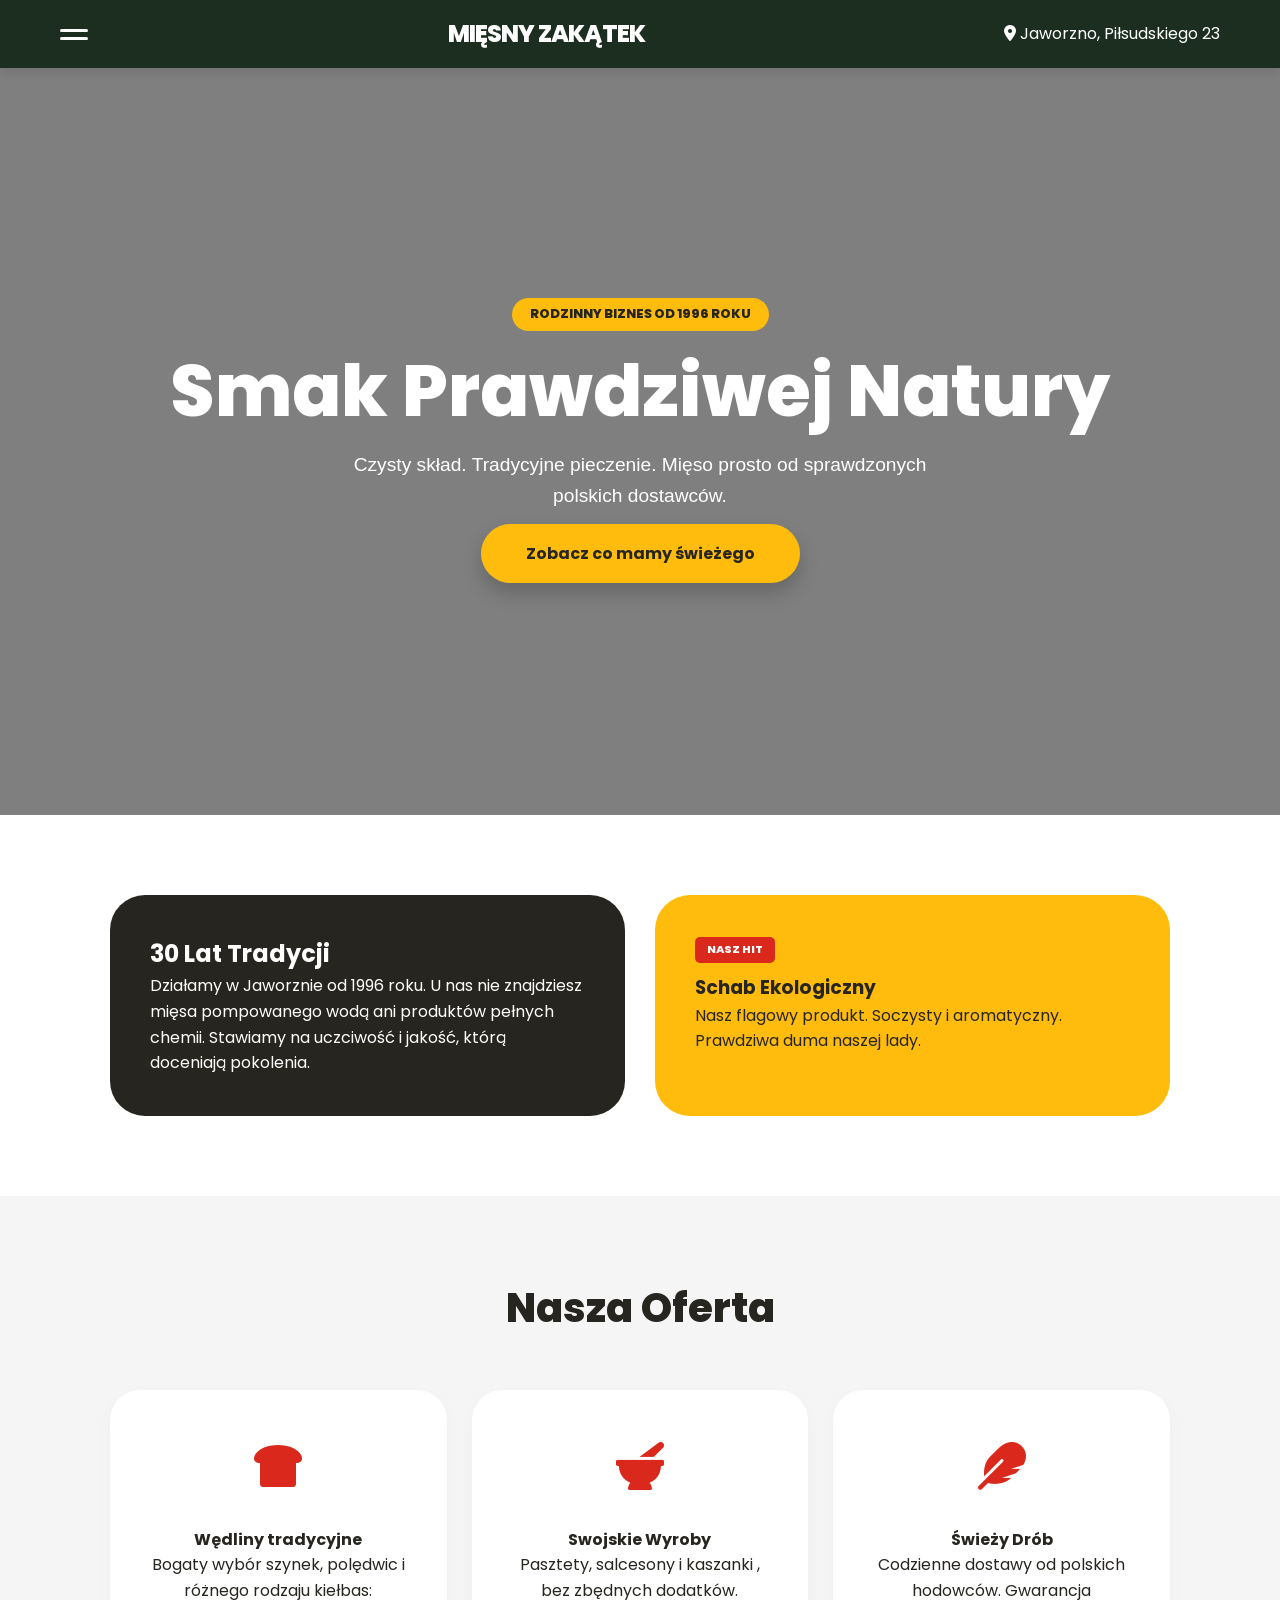
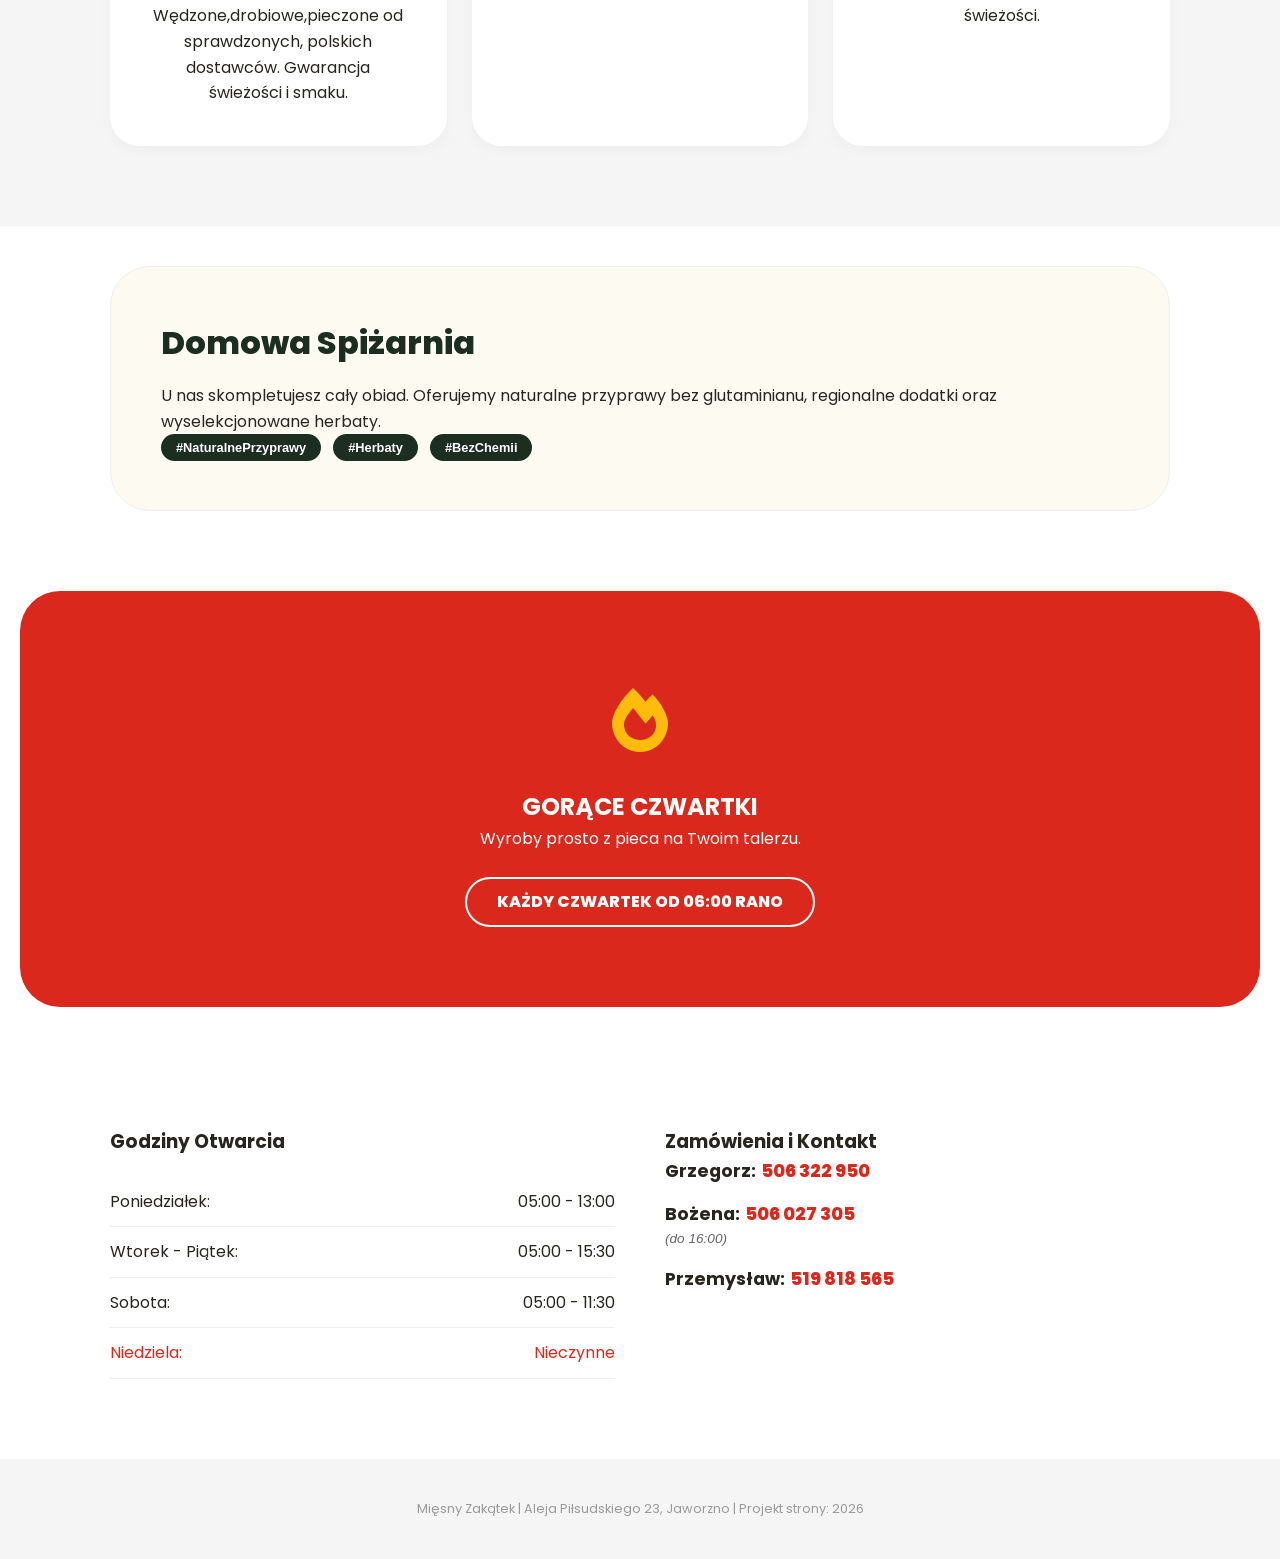
==== commit 37d970d7: "Update index.html" ====
--- a/index.html
+++ b/index.html
@@ -51,7 +51,7 @@
                 <div class="mcd-card gold">
                     <span class="card-label">NASZ HIT</span>
                     <h3>Schab Ekologiczny</h3>
-                    <p>Nasz flagowy produkt. Naturalnie pieczony, soczysty i aromatyczny. Prawdziwa duma naszej lady.</p>
+                    <p>Nasz flagowy produkt. Soczysty i aromatyczny. Prawdziwa duma naszej lady.</p>
                 </div>
             </div>
         </div>
@@ -64,12 +64,12 @@
                 <div class="product-item">
                     <div class="p-icon"><i class="fas fa-bread-slice"></i></div>
                     <h4>Wędliny tradycyjne</h4>
-                    <p>Bogaty wybór szynek, polędwic i różnego rodzaju kiełbas od sprawdzonych, polskich dostawców. Gwarancja świeżości i smaku.</p>
+                    <p>Bogaty wybór szynek, polędwic i różnego rodzaju kiełbas: Wędzone,drobiowe,pieczone od sprawdzonych, polskich dostawców. Gwarancja świeżości i smaku.</p>
                 </div>
                 <div class="product-item">
                     <div class="p-icon"><i class="fas fa-mortar-pestle"></i></div>
                     <h4>Swojskie Wyroby</h4>
-                    <p>Pasztety, salcesony i kaszanki robione na miejscu, bez zbędnych dodatków.</p>
+                    <p>Pasztety, salcesony i kaszanki , bez zbędnych dodatków.</p>
                 </div>
                 <div class="product-item">
                     <div class="p-icon"><i class="fas fa-feather"></i></div>
@@ -101,7 +101,7 @@
             <div class="fire-icon"><i class="fas fa-fire"></i></div>
             <h2>GORĄCE CZWARTKI</h2>
             <p>Wyroby prosto z pieca na Twoim talerzu.</p>
-            <div class="hot-time">KAŻDY CZWARTEK OD 05:00 RANO</div>
+            <div class="hot-time">KAŻDY CZWARTEK OD 06:00 RANO</div>
         </div>
     </section>
 
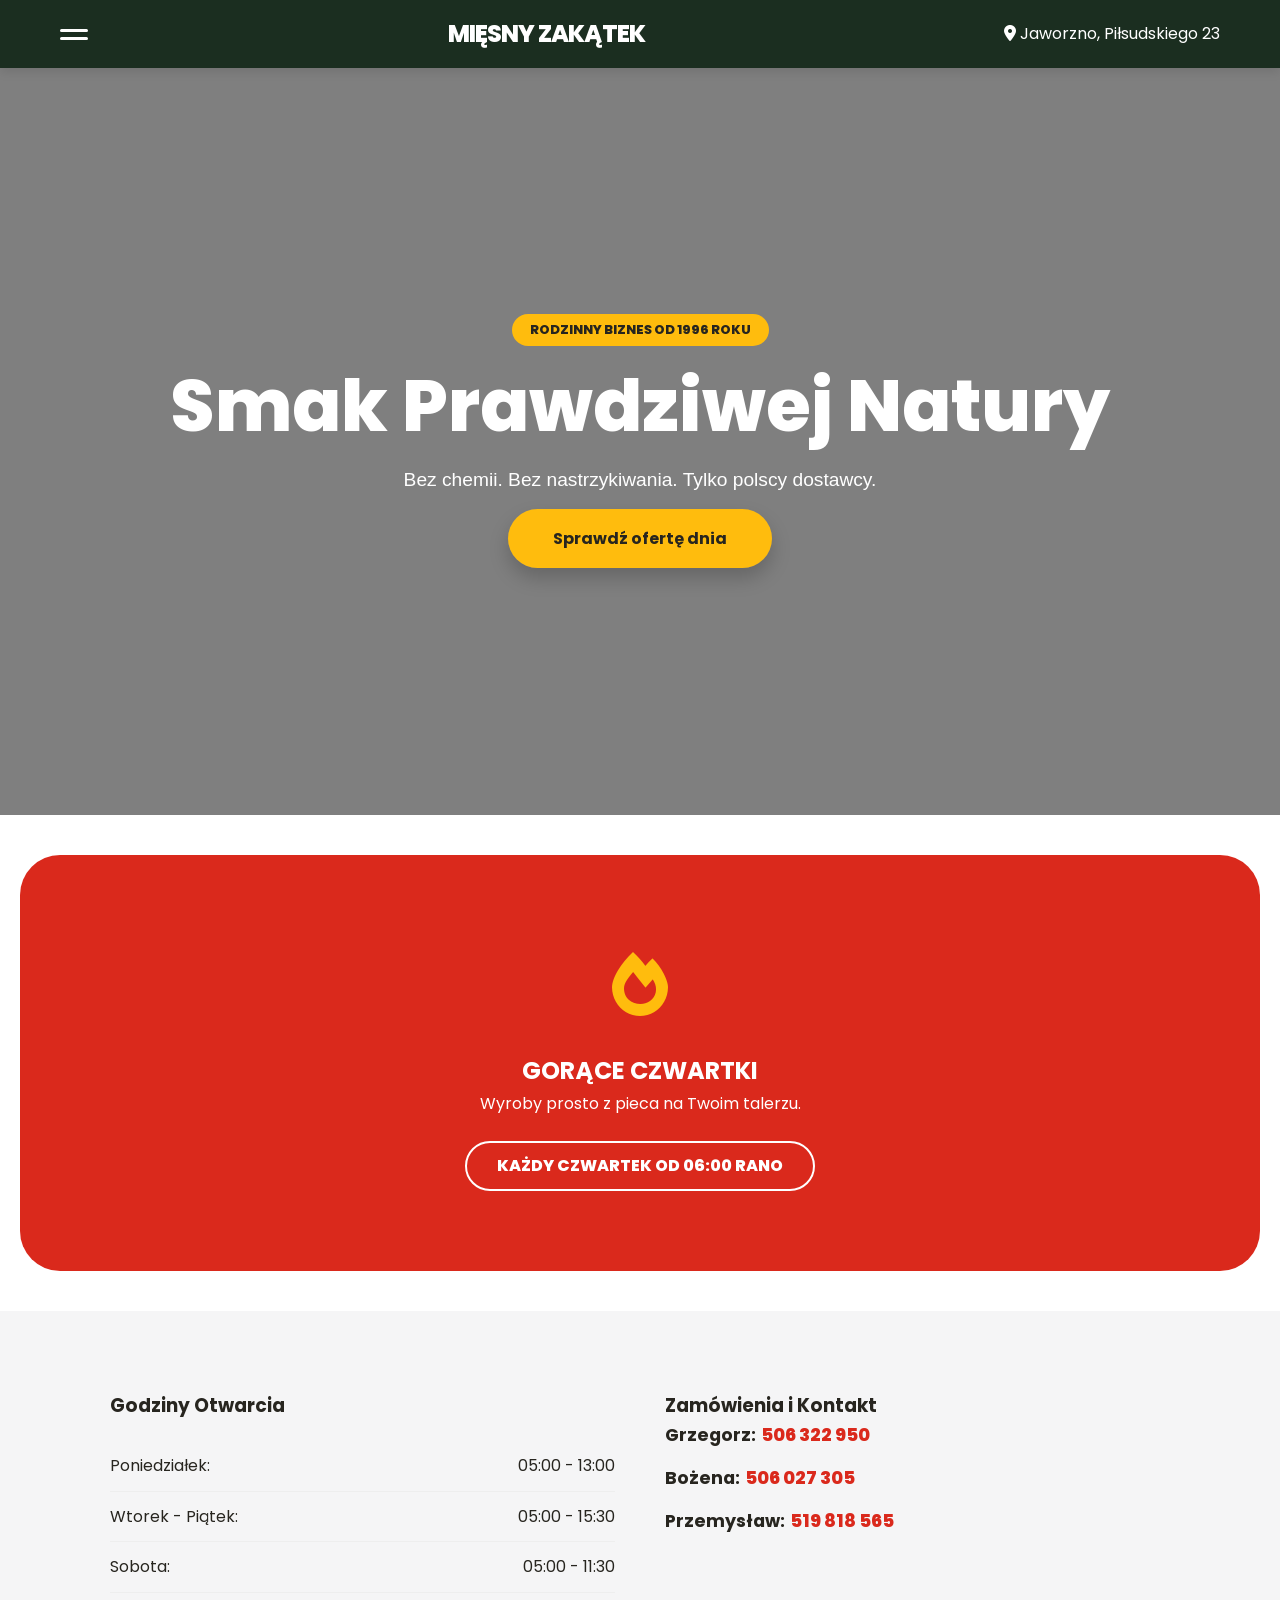
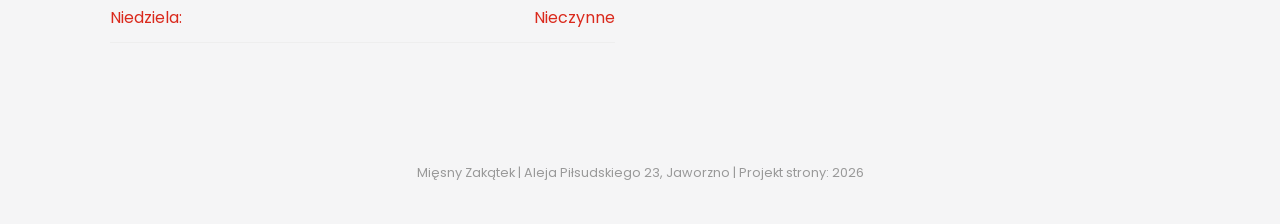
==== commit fed60eae: "Update index.html" ====
--- a/index.html
+++ b/index.html
@@ -3,7 +3,7 @@
 <head>
     <meta charset="UTF-8">
     <meta name="viewport" content="width=device-width, initial-scale=1.0">
-    <title>Mięsny Zakątek | Jaworzno - Tradycja od 1996</title>
+    <title>Mięsny Zakątek | Jaworzno</title>
     <link rel="stylesheet" href="style.css">
     <link href="https://fonts.googleapis.com/css2?family=Poppins:wght@300;400;600;800&display=swap" rel="stylesheet">
     <link rel="stylesheet" href="https://cdnjs.cloudflare.com/ajax/libs/font-awesome/6.0.0/css/all.min.css">
@@ -23,10 +23,9 @@
 
     <div id="sideMenu" class="sidebar">
         <a href="javascript:void(0)" class="closebtn" onclick="toggleMenu()">&times;</a>
-        <a href="#hero" onclick="toggleMenu()">Start</a>
-        <a href="#about" onclick="toggleMenu()">O nas</a>
-        <a href="#products" onclick="toggleMenu()">Oferta</a>
-        <a href="#pantry" onclick="toggleMenu()">Spiżarnia</a>
+        <a href="index.html">Strona Główna</a>
+        <a href="oferta.html">Oferta Mięs i Wędlin</a>
+        <a href="spizarnia.html">Nasza Spiżarnia</a>
         <a href="#contact" onclick="toggleMenu()">Kontakt</a>
     </div>
 
@@ -35,63 +34,8 @@
             <div class="hero-content">
                 <span class="badge-year">RODZINNY BIZNES OD 1996 ROKU</span>
                 <h1>Smak Prawdziwej Natury</h1>
-                <p>Czysty skład. Tradycyjne pieczenie. Mięso prosto od sprawdzonych polskich dostawców.</p>
-                <a href="#products" class="mcd-btn">Zobacz co mamy świeżego</a>
-            </div>
-        </div>
-    </section>
-
-    <section id="about" class="mcd-section">
-        <div class="mcd-container">
-            <div class="mcd-grid-2">
-                <div class="mcd-card dark">
-                    <h2>30 Lat Tradycji</h2>
-                    <p>Działamy w Jaworznie od 1996 roku. U nas nie znajdziesz mięsa pompowanego wodą ani produktów pełnych chemii. Stawiamy na uczciwość i jakość, którą doceniają pokolenia.</p>
-                </div>
-                <div class="mcd-card gold">
-                    <span class="card-label">NASZ HIT</span>
-                    <h3>Schab Ekologiczny</h3>
-                    <p>Nasz flagowy produkt. Soczysty i aromatyczny. Prawdziwa duma naszej lady.</p>
-                </div>
-            </div>
-        </div>
-    </section>
-
-    <section id="products" class="mcd-section gray">
-        <div class="mcd-container">
-            <h2 class="center-title">Nasza Oferta</h2>
-            <div class="product-grid">
-                <div class="product-item">
-                    <div class="p-icon"><i class="fas fa-bread-slice"></i></div>
-                    <h4>Wędliny tradycyjne</h4>
-                    <p>Bogaty wybór szynek, polędwic i różnego rodzaju kiełbas: Wędzone,drobiowe,pieczone od sprawdzonych, polskich dostawców. Gwarancja świeżości i smaku.</p>
-                </div>
-                <div class="product-item">
-                    <div class="p-icon"><i class="fas fa-mortar-pestle"></i></div>
-                    <h4>Swojskie Wyroby</h4>
-                    <p>Pasztety, salcesony i kaszanki , bez zbędnych dodatków.</p>
-                </div>
-                <div class="product-item">
-                    <div class="p-icon"><i class="fas fa-feather"></i></div>
-                    <h4>Świeży Drób</h4>
-                    <p>Codzienne dostawy od polskich hodowców. Gwarancja świeżości.</p>
-                </div>
-            </div>
-        </div>
-    </section>
-
-    <section id="pantry" class="pantry-section">
-        <div class="mcd-container">
-            <div class="pantry-banner">
-                <div class="pantry-text">
-                    <h3>Domowa Spiżarnia</h3>
-                    <p>U nas skompletujesz cały obiad. Oferujemy naturalne przyprawy bez glutaminianu, regionalne dodatki oraz wyselekcjonowane herbaty.</p>
-                </div>
-                <div class="pantry-tags">
-                    <span class="tag">#NaturalnePrzyprawy</span>
-                    <span class="tag">#Herbaty</span>
-                    <span class="tag">#BezChemii</span>
-                </div>
+                <p>Bez chemii. Bez nastrzykiwania. Tylko polscy dostawcy.</p>
+                <a href="oferta.html" class="mcd-btn">Sprawdź ofertę dnia</a>
             </div>
         </div>
     </section>
@@ -105,7 +49,7 @@
         </div>
     </section>
 
-    <section id="contact" class="mcd-section">
+    <section id="contact" class="mcd-section gray">
         <div class="mcd-container">
             <div class="footer-grid">
                 <div class="footer-card">
@@ -120,16 +64,9 @@
                 <div class="footer-card">
                     <h3>Zamówienia i Kontakt</h3>
                     <div class="contacts">
-                        <div class="contact-row">
-                            <strong>Grzegorz:</strong> <a href="tel:+48506322950">506 322 950</a>
-                        </div>
-                        <div class="contact-row">
-                            <strong>Bożena:</strong> <a href="tel:+48506027305">506 027 305</a>
-                            <span class="note">(do 16:00)</span>
-                        </div>
-                        <div class="contact-row">
-                            <strong>Przemysław:</strong> <a href="tel:+48519818565">519 818 565</a>
-                        </div>
+                        <div class="contact-row"><strong>Grzegorz:</strong> <a href="tel:+48506322950">506 322 950</a></div>
+                        <div class="contact-row"><strong>Bożena:</strong> <a href="tel:+48506027305">506 027 305</a></div>
+                        <div class="contact-row"><strong>Przemysław:</strong> <a href="tel:+48519818565">519 818 565</a></div>
                     </div>
                 </div>
             </div>
@@ -143,11 +80,7 @@
     <script>
         function toggleMenu() {
             const menu = document.getElementById("sideMenu");
-            if (menu.style.width === "280px") {
-                menu.style.width = "0";
-            } else {
-                menu.style.width = "280px";
-            }
+            menu.style.width = menu.style.width === "280px" ? "0" : "280px";
         }
     </script>
 </body>
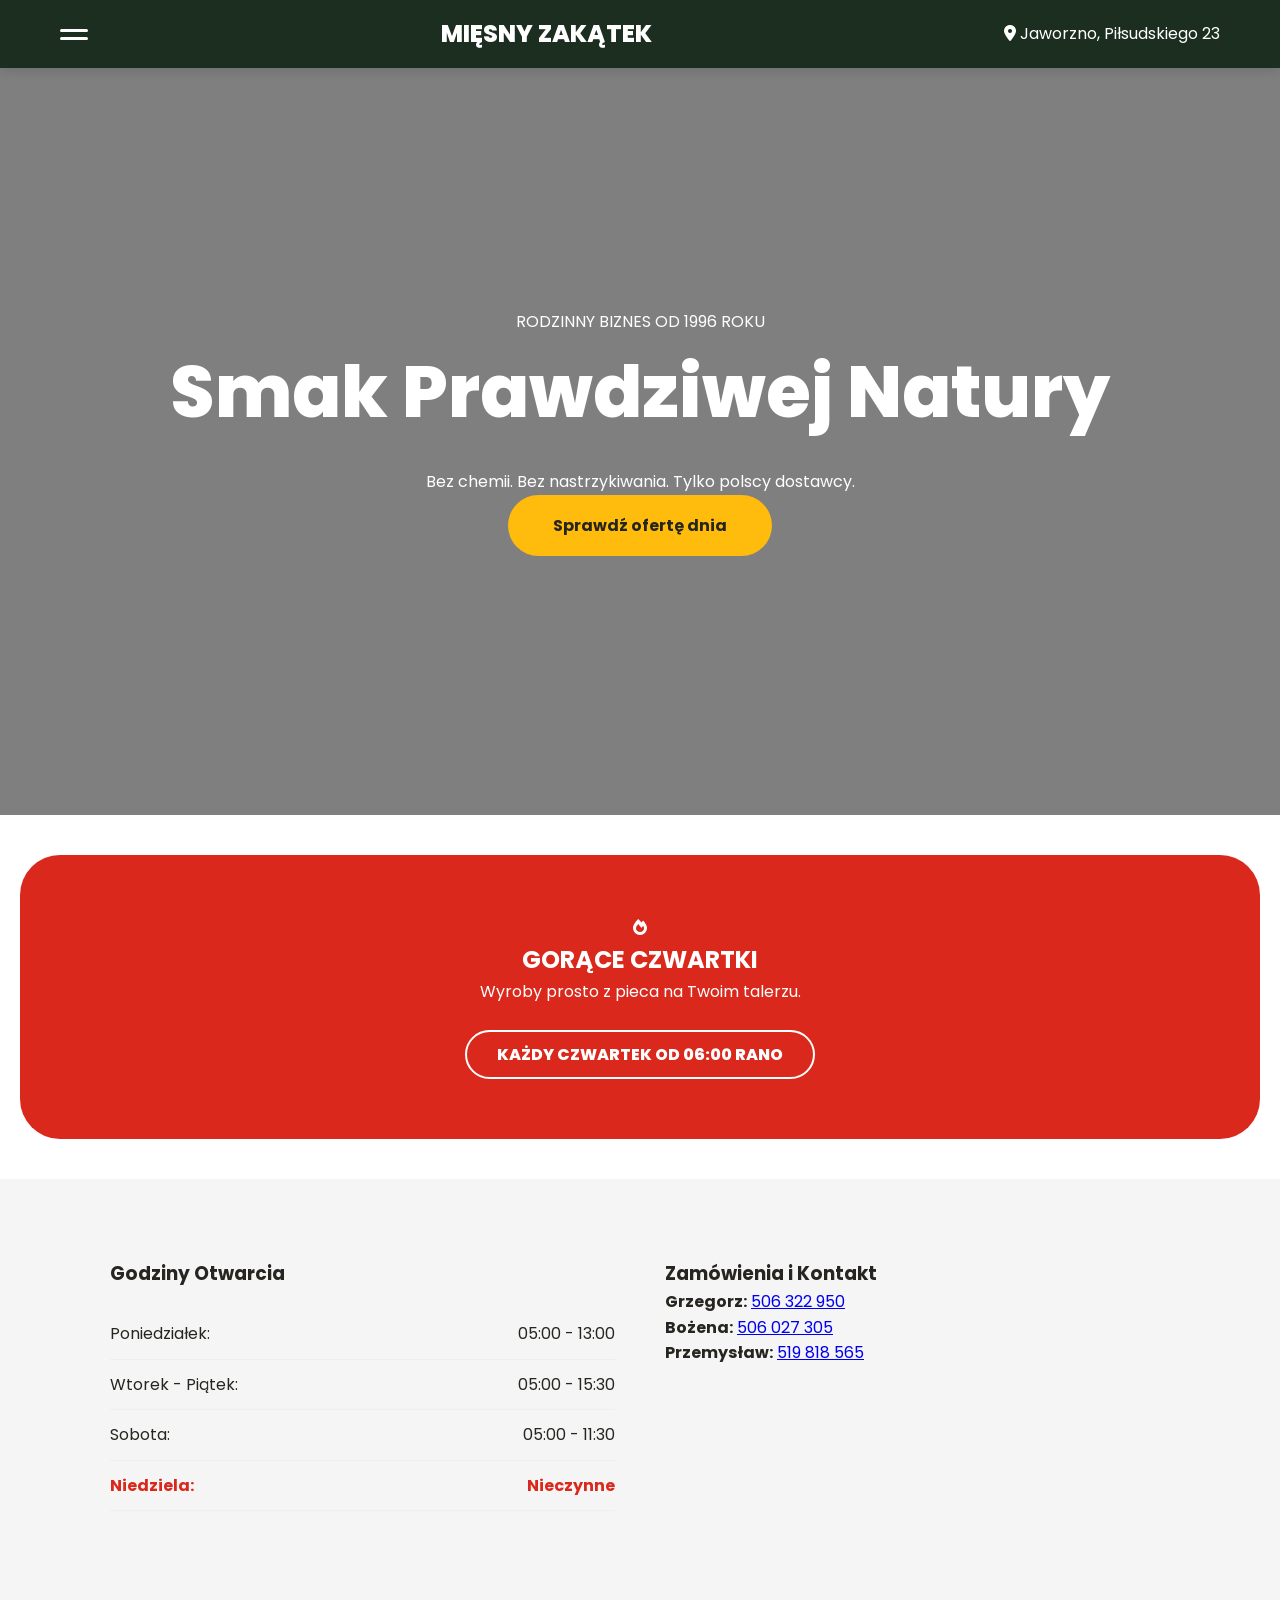
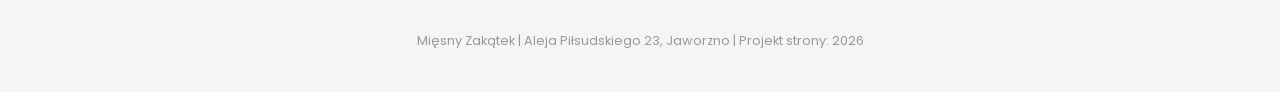
==== commit 48c3a5c5: "Update index.html" ====
--- a/index.html
+++ b/index.html
@@ -24,7 +24,7 @@
     <div id="sideMenu" class="sidebar">
         <a href="javascript:void(0)" class="closebtn" onclick="toggleMenu()">&times;</a>
         <a href="index.html">Strona Główna</a>
-        <a href="oferta.html">Oferta Mięs i Wędlin</a>
+        <a href="oferta.html">Galeria Zdjęć</a>
         <a href="spizarnia.html">Nasza Spiżarnia</a>
         <a href="#contact" onclick="toggleMenu()">Kontakt</a>
     </div>
--- a/style.css
+++ b/style.css
@@ -5,20 +5,15 @@
     --mcd-white: #ffffff;
     --mcd-gray: #f5f5f6;
     --green-dark: #1b2e20;
-    --pantry-bg: #fdfaf1;
 }
 
 * { margin: 0; padding: 0; box-sizing: border-box; }
 body { font-family: 'Poppins', sans-serif; background: var(--mcd-white); color: var(--mcd-black); line-height: 1.6; overflow-x: hidden; }
-html { scroll-behavior: smooth; }
 
 /* Nawigacja */
 .main-nav { background: var(--green-dark); color: white; padding: 15px 0; position: fixed; width: 100%; top: 0; z-index: 1000; box-shadow: 0 4px 10px rgba(0,0,0,0.1); }
 .nav-container { max-width: 1200px; margin: 0 auto; display: flex; justify-content: space-between; align-items: center; padding: 0 20px; }
-.logo { font-weight: 800; font-size: 1.5rem; letter-spacing: -1px; text-transform: uppercase; }
-.logo span { color: var(--mcd-gold); }
-.menu-btn { cursor: pointer; display: flex; flex-direction: column; gap: 5px; }
-.bar { width: 28px; height: 3px; background: white; border-radius: 2px; }
+.logo { font-weight: 800; font-size: 1.5rem; text-transform: uppercase; }
 
 /* Sidebar */
 .sidebar { height: 100%; width: 0; position: fixed; z-index: 2000; top: 0; left: 0; background: var(--mcd-black); overflow-x: hidden; transition: 0.5s; padding-top: 60px; }
@@ -27,67 +22,33 @@
 .sidebar .closebtn { position: absolute; top: 10px; right: 25px; font-size: 36px; }
 
 /* Hero */
-.hero-v2 { 
-    height: 85vh; 
-    background: linear-gradient(rgba(0,0,0,0.5), rgba(0,0,0,0.5)), url('https://images.unsplash.com/photo-1544025162-d76694265947?q=80&w=1500&auto=format&fit=crop'); 
-    background-size: cover; 
-    background-position: center; 
-    margin-top: 50px;
-    display: flex; align-items: center; justify-content: center;
-}
-.hero-content { color: white; text-align: center; padding: 0 20px; }
-.badge-year { background: var(--mcd-gold); color: var(--mcd-black); padding: 6px 18px; font-weight: 800; border-radius: 50px; font-size: 0.8rem; display: inline-block; margin-bottom: 20px; }
-.hero-content h1 { font-size: clamp(2.2rem, 8vw, 4.5rem); font-weight: 800; line-height: 1.1; margin-bottom: 20px; }
-.hero-content p { font-size: 1.2rem; max-width: 600px; margin: 0 auto 30px; font-weight: 300; }
-.mcd-btn { background: var(--mcd-gold); color: var(--mcd-black); padding: 18px 45px; text-decoration: none; border-radius: 50px; font-weight: 700; transition: 0.3s; box-shadow: 0 10px 20px rgba(0,0,0,0.2); }
+.hero-v2 { height: 85vh; background: linear-gradient(rgba(0,0,0,0.5), rgba(0,0,0,0.5)), url('https://images.unsplash.com/photo-1544025162-d76694265947?q=80&w=1500&auto=format&fit=crop'); background-size: cover; background-position: center; display: flex; align-items: center; justify-content: center; text-align: center; color: white; margin-top: 50px; }
+.hero-content h1 { font-size: clamp(2.2rem, 8vw, 4.5rem); font-weight: 800; margin-bottom: 20px; }
+.mcd-btn { background: var(--mcd-gold); color: var(--mcd-black); padding: 18px 45px; text-decoration: none; border-radius: 50px; font-weight: 700; transition: 0.3s; display: inline-block; }
 .mcd-btn:hover { transform: scale(1.05); background: white; }
 
-/* Sekcje */
-.mcd-section { padding: 80px 0; }
-.mcd-container { max-width: 1100px; margin: 0 auto; padding: 0 20px; }
-.mcd-grid-2 { display: grid; grid-template-columns: repeat(auto-fit, minmax(300px, 1fr)); gap: 30px; }
-.mcd-card { padding: 40px; border-radius: 35px; color: white; }
-.mcd-card.dark { background: var(--mcd-black); }
-.mcd-card.gold { background: var(--mcd-gold); color: var(--mcd-black); }
-.card-label { background: var(--mcd-red); color: white; padding: 4px 12px; border-radius: 5px; font-size: 0.7rem; font-weight: 800; display: inline-block; margin-bottom: 10px; }
-
-/* Oferta */
-.gray { background: var(--mcd-gray); }
-.center-title { text-align: center; font-size: 2.5rem; margin-bottom: 50px; font-weight: 800; }
-.product-grid { display: grid; grid-template-columns: repeat(auto-fit, minmax(280px, 1fr)); gap: 25px; }
-.product-item { background: white; padding: 40px; border-radius: 30px; text-align: center; transition: 0.4s; box-shadow: 0 5px 15px rgba(0,0,0,0.03); }
-.product-item:hover { transform: translateY(-12px); box-shadow: 0 20px 40px rgba(0,0,0,0.08); }
-.p-icon { font-size: 3rem; color: var(--mcd-red); margin-bottom: 20px; }
-
-/* Spiżarnia */
-.pantry-section { padding: 40px 0; background: white; }
-.pantry-banner { background: var(--pantry-bg); border-radius: 40px; padding: 50px; border: 1px solid #eee; display: flex; flex-wrap: wrap; justify-content: space-between; align-items: center; }
-.pantry-text h3 { font-size: 2rem; margin-bottom: 15px; font-weight: 800; color: var(--green-dark); }
-.tag { background: var(--green-dark); color: white; padding: 6px 15px; border-radius: 50px; font-size: 0.8rem; margin-right: 8px; font-weight: 600; }
+/* Galeria Produktów (NOWE) */
+.gallery-grid { display: grid; grid-template-columns: repeat(auto-fit, minmax(300px, 1fr)); gap: 30px; margin-top: 40px; }
+.gallery-card { background: white; border-radius: 35px; overflow: hidden; box-shadow: 0 10px 25px rgba(0,0,0,0.1); transition: 0.3s; }
+.gallery-card:hover { transform: translateY(-10px); }
+.gallery-card img { width: 100%; height: 250px; object-fit: cover; border-bottom: 5px solid var(--mcd-gold); }
+.card-text { padding: 25px; text-align: center; }
 
 /* Gorące Czwartki */
-.hot-banner { background: var(--mcd-red); color: white; padding: 80px 20px; text-align: center; border-radius: 40px; margin: 40px 20px; }
-.fire-icon { font-size: 4rem; color: var(--mcd-gold); margin-bottom: 15px; animation: flicker 1.5s infinite; }
+.hot-banner { background: var(--mcd-red); color: white; padding: 60px 20px; text-align: center; border-radius: 40px; margin: 40px 20px; }
 .hot-time { display: inline-block; margin-top: 25px; border: 2px solid white; padding: 10px 30px; border-radius: 50px; font-weight: 800; }
 
-/* Kontakt */
+/* Sekcje i Kontakt */
+.mcd-section { padding: 80px 0; }
+.gray { background: var(--mcd-gray); }
+.mcd-container { max-width: 1100px; margin: 0 auto; padding: 0 20px; }
+.center-title { text-align: center; font-size: 2.5rem; font-weight: 800; margin-bottom: 50px; }
 .footer-grid { display: grid; grid-template-columns: repeat(auto-fit, minmax(300px, 1fr)); gap: 50px; }
 .hours-list { list-style: none; margin-top: 20px; }
 .hours-list li { display: flex; justify-content: space-between; padding: 12px 0; border-bottom: 1px solid #eee; }
-.red { color: var(--mcd-red); }
-.contact-row { margin-bottom: 15px; font-size: 1.1rem; }
-.contact-row a { color: var(--mcd-red); text-decoration: none; font-weight: 800; }
-.note { font-size: 0.85rem; color: #666; font-style: italic; display: block; }
-
+.red { color: var(--mcd-red); font-weight: 700; }
 .final-footer { background: var(--mcd-gray); text-align: center; padding: 40px; color: #999; font-size: 0.8rem; }
 
-@keyframes flicker {
-    0%, 100% { opacity: 1; transform: scale(1); }
-    50% { opacity: 0.8; transform: scale(1.1); }
-}
-
-@media (max-width: 768px) {
-    .pantry-banner { text-align: center; justify-content: center; }
-    .hero-v2 { height: 70vh; }
-    .nav-loc { display: none; }
-}
+/* Menu Btn */
+.menu-btn { cursor: pointer; display: flex; flex-direction: column; gap: 5px; }
+.bar { width: 28px; height: 3px; background: white; border-radius: 2px; }
